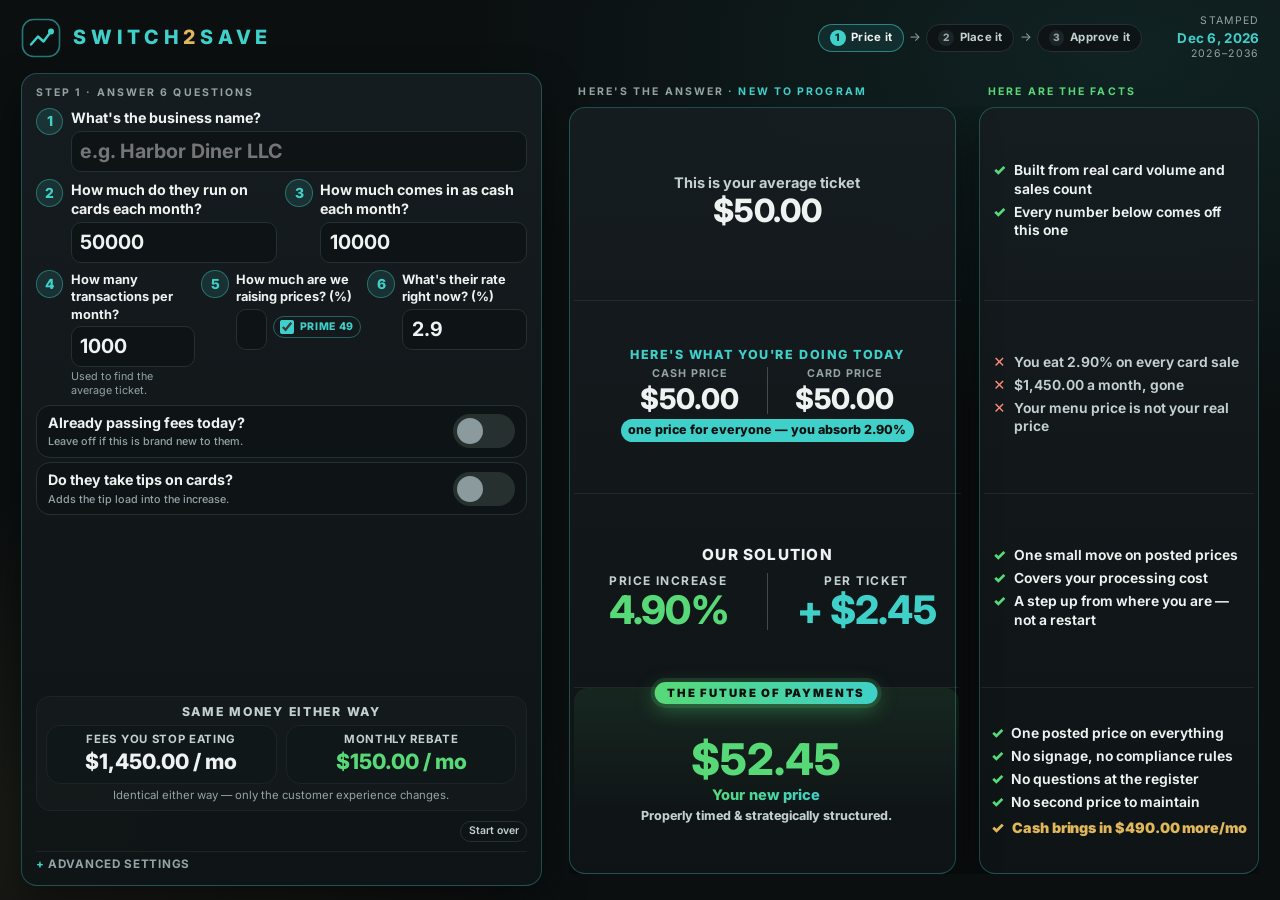
==== index.html @ 4b65c328 "Add Switch2Save Price Increase Planner Static pricing tool with terminals and build pages for GitHub" ====
<!DOCTYPE html>
<html lang="en" data-theme="dark">
<head>
<meta charset="UTF-8" />
<meta name="viewport" content="width=device-width, initial-scale=1, viewport-fit=cover" />
<title>Price Increase Planner</title>
<link rel="preconnect" href="https://fonts.googleapis.com">
<link rel="preconnect" href="https://fonts.gstatic.com" crossorigin>
<link href="https://fonts.googleapis.com/css2?family=Instrument+Serif:ital@0;1&family=Inter:wght@400;500;600;700;800&display=swap" rel="stylesheet">
<style>
:root{
  --bg:#0b0f10;
  --surface:#12181a;
  --surface2:#161d20;
  --line:#243033;
  --line-soft:#1b2427;
  --text:#eef2f1;
  --muted:#c3d0d2;
  --faint:#93a3a6;
  --teal:#3fd0c9;
  --teal-dim:#1f6f6c;
  --green:#57d977;
  --gold:#e0b85a;
  --r:16px;
  --u: clamp(10px, 1.15vh, 18px);  /* vertical rhythm unit */
  --f: clamp(13px, 1.62vh, 21px);   /* base type scale driver */
}
*,*::before,*::after{box-sizing:border-box}
html,body{height:100%}
body{
  margin:0;overflow:hidden;
  background:
    radial-gradient(1100px 620px at 88% 6%, rgba(63,208,201,.10), transparent 60%),
    radial-gradient(900px 560px at 4% 92%, rgba(224,184,90,.07), transparent 60%),
    var(--bg);
  color:var(--text);
  font-family:Inter,system-ui,-apple-system,sans-serif;
  -webkit-font-smoothing:antialiased;
  font-size:var(--f);line-height:1.35;
}
button,input{font:inherit;color:inherit}
button{cursor:pointer}

/* ---------- shell ---------- */
.app{height:100dvh;display:flex;flex-direction:column;padding:calc(var(--u)*1.4) calc(var(--u)*2) calc(var(--u)*1.4);gap:calc(var(--u)*1.2)}

/* ---------- header ---------- */
.top{display:flex;align-items:center;justify-content:space-between;gap:calc(var(--u)*2);flex:0 0 auto}
.brand{text-decoration:none;color:inherit;display:flex;align-items:center;gap:calc(var(--u)*1.2);min-width:0}
.logo{flex:0 0 auto;color:var(--teal)}
h1{margin:0;font-family:'Instrument Serif',Georgia,serif;font-weight:400;letter-spacing:-.01em;
   font-size:calc(var(--f)*2.05);line-height:1.02}
h1 em{font-style:italic;color:var(--teal)}
.sub{color:var(--muted);font-size:calc(var(--f)*.82);margin-top:2px;max-width:62ch}
/* ---------- brand + steps ---------- */
.wordmark{font-size:calc(var(--f)*.78);letter-spacing:.26em;text-transform:uppercase;font-weight:800;
  color:var(--teal);margin:0 0 calc(var(--u)*.28)}
.wordmark b{color:var(--gold);font-weight:800}
.wordmark.big{font-size:calc(var(--f)*1.35);letter-spacing:.24em;margin:0}
.brand:hover .wordmark.big{filter:brightness(1.15)}
.steps{flex:0 0 auto;display:flex;align-items:center;gap:calc(var(--u)*.5);margin-left:auto}
.step{text-decoration:none;cursor:pointer;transition:border-color .16s ease,background .16s ease;display:flex;align-items:center;gap:calc(var(--u)*.55);background:#0e1416;border:1px solid var(--line);
  border-radius:999px;padding:calc(var(--u)*.48) calc(var(--u)*1.05);white-space:nowrap}
.step .n{width:1.55em;height:1.55em;flex:0 0 auto;display:grid;place-items:center;border-radius:50%;
  background:#1b2426;color:var(--faint);font-size:calc(var(--f)*.7);font-weight:800}
.step .t{font-size:calc(var(--f)*.78);font-weight:700;color:var(--muted);letter-spacing:.02em}
.step:hover{border-color:var(--teal)}
.step:hover .t{color:var(--text)}
.step.on{border-color:rgba(63,208,201,.55);background:rgba(63,208,201,.10)}
.step.on .n{background:var(--teal);color:#04211f}
.step.on .t{color:var(--text)}
.step-arrow{color:var(--faint);font-size:calc(var(--f)*.85)}
.stamp{flex:0 0 auto;text-align:right;margin-left:calc(var(--u)*1.4);font-size:calc(var(--f)*.72);color:var(--faint);letter-spacing:.12em;text-transform:uppercase}
.stamp b{display:block;font-size:calc(var(--f)*.92);color:var(--teal);letter-spacing:.02em;text-transform:none;font-weight:700}

/* ---------- layout ---------- */
.grid{flex:1 1 auto;min-height:0;display:grid;grid-template-columns:minmax(0,.86fr) minmax(0,1.14fr);gap:calc(var(--u)*2.6)}
.card{background:linear-gradient(180deg,rgba(22,29,32,.96),rgba(15,20,22,.96));
      border:1px solid rgba(63,208,201,.30);border-radius:var(--r);min-height:0;display:flex;flex-direction:column;
      box-shadow:0 18px 44px rgba(0,0,0,.45)}
.card.pad{padding:calc(var(--u)*1.15) calc(var(--u)*1.35)}
.card.bare{background:none;background-image:none;border-color:transparent;box-shadow:none;border:0;box-shadow:none;padding-left:0;padding-right:0}
.ttl{font-size:calc(var(--f)*.72);letter-spacing:.2em;text-transform:uppercase;color:var(--faint);font-weight:700;margin:0 0 calc(var(--u)*.75)}

/* ---------- inputs ---------- */
.col{flex:1;display:flex;flex-direction:column;justify-content:flex-start;gap:calc(var(--u)*.6);min-height:0;overflow:hidden}
.botstack{margin-top:auto;display:flex;flex-direction:column;gap:calc(var(--u)*.5);flex:0 0 auto}
.avgbox{display:flex;flex-direction:column;align-items:center;justify-content:center;gap:calc(var(--u)*.15);
  background:radial-gradient(120% 140% at 50% 0%,rgba(63,208,201,.14),transparent 70%),#101719;
  border:1px solid rgba(63,208,201,.4);border-radius:14px;padding:calc(var(--u)*.6) calc(var(--u)*1.1)}
.avgk{font-size:calc(var(--f)*.86);letter-spacing:.1em;text-transform:uppercase;color:var(--teal);font-weight:800}
.avgv{font-size:calc(var(--f)*2.4);font-weight:800;color:var(--text);line-height:1.05;letter-spacing:-.01em}
.col::-webkit-scrollbar{display:none}
label{display:block;font-size:calc(var(--f)*.7);letter-spacing:.11em;text-transform:uppercase;color:var(--muted);font-weight:600;margin-bottom:calc(var(--u)*.4)}
input[type=text],input[type=number]{width:100%;padding:calc(var(--u)*.72) calc(var(--u)*.9);border-radius:10px;
  border:1px solid var(--line);background:#0e1416;outline:none;font-size:calc(var(--f)*1.02);font-weight:600;
  transition:border-color .15s,box-shadow .15s}

/* ---------- simplified question list ---------- */
.qs{display:flex;flex-direction:column;gap:calc(var(--u)*.8)}
.qrow{display:grid;grid-template-columns:1fr 1fr;gap:calc(var(--u)*.8)}
.qrow.three{grid-template-columns:1fr 1fr 1fr;gap:calc(var(--u)*.6)}
.qrow.three .ql{font-size:calc(var(--f)*.88)}
.qrow .q{align-items:flex-start}
.qrow .ql{min-height:2.6em}
.q{display:flex;align-items:flex-start;gap:calc(var(--u)*.7)}
.q .qn{margin-top:calc(var(--u)*-.05)}
.q .qn{flex:0 0 auto;width:2em;height:2em;border-radius:50%;display:grid;place-items:center;
  font-size:calc(var(--f)*.95);font-weight:800;background:rgba(63,208,201,.13);color:var(--teal);
  border:1px solid rgba(63,208,201,.4)}
.q .qb{flex:1 1 auto;min-width:0}
.q .ql{display:block;margin:0 0 calc(var(--u)*.32);font-size:calc(var(--f)*.98);font-weight:700;
  letter-spacing:0;text-transform:none;color:var(--text)}
.q .qh{display:block;font-size:calc(var(--f)*.74);color:var(--faint);margin-top:calc(var(--u)*.25)}
.q input[type=text],.q input[type=number]{font-size:calc(var(--f)*1.35);font-weight:700;
  padding:calc(var(--u)*.6) calc(var(--u)*.85)}
.tgls{display:flex;flex-direction:column;gap:calc(var(--u)*.45);margin-top:0}
.tgwrap{background:#0e1416;border:1px solid var(--line);border-radius:14px;overflow:hidden;
  transition:border-color .18s ease}
.tgwrap.open{border-color:rgba(63,208,201,.5)}
.tg{display:flex;align-items:center;justify-content:space-between;gap:var(--u);
  padding:calc(var(--u)*.65) calc(var(--u)*1.05)}
.reveal{max-height:0;opacity:0;overflow:hidden;transition:max-height .28s ease,opacity .22s ease}
.tgwrap.open .reveal{max-height:44vh;opacity:1}
.revealbody{padding:0 calc(var(--u)*1.05) calc(var(--u)*.8);border-top:1px solid var(--line-soft);
  margin-top:0;padding-top:calc(var(--u)*.7)}
.revealbody label{font-size:calc(var(--f)*.68)}
.tg .tl{font-size:calc(var(--f)*.98);font-weight:700;color:var(--text)}
.tg .th{display:block;font-size:calc(var(--f)*.74);color:var(--faint);font-weight:500;margin-top:2px}
.sw.lg{width:62px;height:34px}
.sw.lg i::after{top:4px;left:4px;width:26px;height:26px}
.sw.lg input:checked + i::after{transform:translateX(28px)}
.p49row{display:flex;align-items:center;gap:calc(var(--u)*.5)}
.p49row input[type=number]{flex:1 1 auto;min-width:0}
.p49{display:flex;align-items:center;gap:6px;white-space:nowrap;cursor:pointer;font-size:calc(var(--f)*.72);font-weight:800;letter-spacing:.06em;text-transform:uppercase;color:var(--teal);border:1px solid rgba(63,208,201,.4);border-radius:999px;padding:calc(var(--u)*.28) calc(var(--u)*.6)}
.p49 input{accent-color:var(--teal);width:14px;height:14px;margin:0}
.advrow{display:flex;justify-content:flex-end;margin-top:calc(var(--u)*.3)}
.ghost.sm{font-size:calc(var(--f)*.72);padding:calc(var(--u)*.28) calc(var(--u)*.7)}
.adv{margin-top:calc(var(--u)*.2);border-top:1px solid var(--line-soft);padding-top:calc(var(--u)*.5)}
.adv summary{cursor:pointer;list-style:none;font-size:calc(var(--f)*.8);font-weight:700;color:var(--faint);
  letter-spacing:.06em;text-transform:uppercase}
.adv summary::-webkit-details-marker{display:none}
.adv summary::before{content:"+ ";color:var(--teal)}
.adv[open] summary::before{content:"– "}
.adv summary:hover{color:var(--teal)}
.advbody{display:flex;flex-direction:column;gap:calc(var(--u)*.9);margin-top:calc(var(--u)*.9)}
input:focus{border-color:var(--teal);box-shadow:0 0 0 3px rgba(63,208,201,.16)}
.two{display:grid;grid-template-columns:1fr 1fr;gap:calc(var(--u)*.9)}
.three{display:grid;grid-template-columns:repeat(3,1fr);gap:calc(var(--u)*.9)}
.seg.wrap4{flex-wrap:wrap}
.seg.wrap4 button{flex:1 1 40%;font-size:calc(var(--f)*.78);padding:calc(var(--u)*.35) calc(var(--u)*.4)}
.seg{display:flex;gap:6px;background:#0e1416;border:1px solid var(--line);border-radius:999px;padding:4px}
.seg button{flex:1;border:0;background:transparent;color:var(--muted);border-radius:999px;
  padding:calc(var(--u)*.6) calc(var(--u)*.5);font-size:calc(var(--f)*.78);font-weight:600;white-space:nowrap;
  transition:background .15s,color .15s}
.seg button.on{background:var(--teal);color:#04211f;box-shadow:0 2px 10px rgba(63,208,201,.3)}
.check{display:flex;align-items:center;justify-content:space-between;gap:var(--u);
  background:#0e1416;border:1px solid var(--line);border-radius:12px;padding:calc(var(--u)*.7) calc(var(--u)*.9)}
.check label{margin:0}
.sw{position:relative;width:46px;height:26px;flex:0 0 auto}
.sw input{position:absolute;inset:0;opacity:0;margin:0;cursor:pointer;z-index:2;width:100%;height:100%}
.sw i{position:absolute;inset:0;border-radius:999px;background:#26312f;transition:background .18s}
.sw i::after{content:"";position:absolute;top:3px;left:3px;width:20px;height:20px;border-radius:50%;background:#8b9a9c;transition:transform .18s,background .18s}
.sw input:checked + i{background:var(--teal-dim)}
.sw input:checked + i::after{transform:translateX(20px);background:var(--teal)}

/* ---------- outputs ---------- */
.out{position:relative;flex:1;display:flex;flex-direction:column;gap:calc(var(--u)*.6);min-height:0;overflow:hidden;scrollbar-width:none}
.out::-webkit-scrollbar{display:none}

/* plain-language answer panel — diamond composition */
.out{align-items:stretch;text-align:center}
.out::before,.out::after{content:"";position:absolute;top:0;bottom:0;border:1px solid rgba(63,208,201,.30);border-radius:var(--r);background:linear-gradient(180deg,rgba(22,29,32,.96),rgba(15,20,22,.96));box-shadow:0 18px 44px rgba(0,0,0,.45);z-index:0;pointer-events:none}
.out::before{right:0;width:calc((100% - var(--u)*2.2) * 0.42)}
.out::after{left:0;width:calc((100% - var(--u)*2.2) * 0.58)}
.prow{position:relative;z-index:1}
.prow.r2>*,.prow.r3>*,.prow.r4>*{border-top:1px solid rgba(255,255,255,.07)}
.hdr2>span:first-child{padding-left:calc(var(--u)*.95)}
.hdr2{display:grid;grid-template-columns:1.45fr 1.05fr;gap:calc(var(--u)*2.2);align-items:baseline}
.factsk{color:var(--green);padding-left:calc(var(--u)*.9)}
.prow{display:grid;grid-template-columns:1.45fr 1.05fr;align-items:stretch;gap:calc(var(--u)*2.2);min-height:0}
.prow.r1,.prow.r2,.prow.r3,.prow.r4{flex:1 1 0}
.prow > :first-child{flex:1 1 auto !important;height:100%;margin:0 calc(var(--u)*.5)}
.pc{justify-content:center}
.pc{list-style:none;margin:0 calc(var(--u)*.5);background:none;border:0;padding:calc(var(--u)*.6) calc(var(--u)*.7) calc(var(--u)*.6) calc(var(--u)*.9);display:flex;flex-direction:column;gap:calc(var(--u)*.42);text-align:left}
.pc li{position:relative;padding-left:1.5em;font-size:calc(var(--f)*.95);font-weight:650;line-height:1.35;color:var(--muted)}
.pc li::before{position:absolute;left:0;top:0;font-weight:900;font-size:1.05em}
.pc li.ok{color:var(--text)} .pc li.ok::before{content:"\2713";color:var(--green)}
.pc li.gold{color:var(--gold);font-size:calc(var(--f)*.98);font-weight:900;letter-spacing:-.005em;margin-top:calc(var(--u)*.15);white-space:nowrap}
.pc li.gold::before{color:var(--gold)}
.pc li.no::before{content:"\2715";color:#ff8a7a}
.t1{width:100%} .t2{width:100%} .t25{width:94%} .t3{width:100%} .t4{width:100%} .t5{width:84%} .t6{width:78%}
.t1,.t2,.t3,.t4,.t5,.t6,.t25{margin-left:auto;margin-right:auto}
.t1,.t2,.t3,.t4,.t5,.t6{margin-left:auto;margin-right:auto}

.say{flex:1 1 auto;min-height:0;display:flex;flex-direction:column;align-items:center;justify-content:center;
  gap:calc(var(--u)*.15);background:none;border:0;
  padding:calc(var(--u)*.7) calc(var(--u)*1.1)}
.sayt{font-size:calc(var(--f)*1);color:var(--muted);font-weight:700;line-height:1.3}
.sayt b{color:var(--text);font-weight:700}
.sayv{font-size:calc(var(--f)*2.2);font-weight:800;color:var(--text);letter-spacing:-.01em;white-space:nowrap;line-height:1.05}
.sayv.sm{font-size:calc(var(--f)*2.3)}

.before{flex:1 1 auto;min-height:0;display:flex;flex-direction:column;align-items:center;justify-content:center;
  gap:calc(var(--u)*.35);background:none;border:0;
  padding:calc(var(--u)*.7) calc(var(--u)*1)}
.beforek{font-size:calc(var(--f)*.86);letter-spacing:.12em;text-transform:uppercase;color:var(--teal);font-weight:800}
.flow{display:grid;grid-template-columns:1fr 1px 1fr;align-items:end;justify-items:center;gap:calc(var(--u)*.5) calc(var(--u)*.8)}
.fop{grid-column:1 / -1;order:2}
.fsep{width:1px;align-self:stretch;min-height:2.6em;background:rgba(255,255,255,.22)}
.fi{display:flex;flex-direction:column;align-items:center;gap:1px}
.fl{font-size:calc(var(--f)*.74);letter-spacing:.1em;text-transform:uppercase;color:var(--faint);font-weight:700}
.fv{font-size:calc(var(--f)*1.95);font-weight:800;color:var(--text);line-height:1.1;white-space:nowrap}
.fop{font-size:calc(var(--f)*.86);font-weight:800;color:#0b0f10;white-space:nowrap;
  border-radius:999px;padding:3px calc(var(--u)*.7);background:var(--teal)}
.nod{font-size:calc(var(--f)*.82);color:var(--muted);font-weight:600}

/* deposit flow */
.dep{flex:1.6 1 0;min-height:0;display:flex;flex-direction:column;align-items:center;justify-content:center;
  gap:calc(var(--u)*.35);border:1px solid rgba(224,184,90,.4);border-radius:14px;
  padding:calc(var(--u)*.7) calc(var(--u)*1);background:linear-gradient(180deg,rgba(224,184,90,.07),#101719)}
.depk{font-size:calc(var(--f)*.86);letter-spacing:.12em;text-transform:uppercase;color:var(--gold);font-weight:800}
.depflow{display:flex;align-items:center;justify-content:center;gap:calc(var(--u)*.9);flex-wrap:wrap}
.dstep{display:flex;flex-direction:column;align-items:center;gap:1px;min-width:0}
.dsl{font-size:calc(var(--f)*.72);letter-spacing:.08em;text-transform:uppercase;color:var(--faint);font-weight:700;white-space:nowrap}
.dsv{font-size:calc(var(--f)*1.75);font-weight:800;line-height:1.1;white-space:nowrap}
.dsv.neg{color:#ff8b7a}
.dsv.net{color:var(--green)}
.darrow{font-size:calc(var(--f)*1.3);color:var(--gold);font-weight:800;line-height:1}
.depn{font-size:calc(var(--f)*.82);color:var(--muted);font-weight:600}

.rec{flex:1 1 auto;min-height:0;border:0;
  padding:calc(var(--u)*.7) calc(var(--u)*1);
  background:none;
  display:flex;flex-direction:column;align-items:center;justify-content:center;gap:calc(var(--u)*.25)}
.recgrid{display:grid;grid-template-columns:1fr 1px 1fr;align-items:stretch;justify-items:center;gap:calc(var(--u)*1.4);width:100%;margin-top:calc(var(--u)*.4)}
.rcell{display:flex;flex-direction:column;align-items:center;gap:calc(var(--u)*.15);min-width:34%}
.rcl{font-size:calc(var(--f)*.82);letter-spacing:.12em;text-transform:uppercase;color:var(--muted);font-weight:700}
.rcv{font-size:calc(var(--f)*2.7);font-weight:800;color:var(--green);line-height:1;letter-spacing:-.02em}
.rcv.teal{color:var(--teal)}
.rsep{width:1px;align-self:stretch;background:rgba(255,255,255,.22)}
.reck{font-size:calc(var(--f)*1.05);letter-spacing:.08em;text-transform:uppercase;color:var(--text);font-weight:800}

.opts{flex:1 1 auto;min-height:0;display:grid;grid-template-columns:1fr;gap:calc(var(--u)*.9)}
.opt{background:none;border:0;border-radius:14px;
  padding:calc(var(--u)*.7) calc(var(--u)*1);height:100%;display:flex;flex-direction:column;
  align-items:center;justify-content:center;gap:calc(var(--u)*.22)}
.ol{font-size:calc(var(--f)*.84);letter-spacing:.1em;text-transform:uppercase;color:var(--text);font-weight:800}
.ov{font-size:calc(var(--f)*3);font-weight:800;color:var(--teal);line-height:1.05}
.ohs{font-size:calc(var(--f)*.86);font-weight:750;color:var(--muted);line-height:1.3}
.oh{font-size:calc(var(--f)*1.0);font-weight:800;line-height:1.35;letter-spacing:.005em;background:linear-gradient(90deg,var(--green),var(--teal));-webkit-background-clip:text;background-clip:text;color:transparent;text-shadow:none}
.dualrow{display:flex;gap:calc(var(--u)*1.1);justify-content:center;align-items:stretch}
.dsep{width:1px;align-self:stretch;background:linear-gradient(180deg,transparent,rgba(255,255,255,.28),transparent)}
.dualrow>div{display:flex;flex-direction:column;align-items:center}
.dl{font-size:calc(var(--f)*.72);letter-spacing:.1em;text-transform:uppercase;color:var(--faint);font-weight:700}
.dv{font-size:calc(var(--f)*1.8);font-weight:800;color:var(--teal);line-height:1.1}
.dv.cash{color:var(--green)}

.same{flex:0 0 auto;display:flex;flex-direction:column;align-items:center;justify-content:center;
  gap:calc(var(--u)*.4);border:1px solid var(--line-soft);border-radius:14px;
  padding:calc(var(--u)*.65) calc(var(--u)*.9);background:rgba(255,255,255,.015)}
.samek{font-size:calc(var(--f)*.84);letter-spacing:.14em;text-transform:uppercase;color:var(--muted);font-weight:800}
.samen{font-size:calc(var(--f)*.78);color:var(--faint);line-height:1.35;max-width:94%}
.same .mny{width:100%}

.opt{position:relative}
.tag{position:absolute;top:calc(var(--u)*-.5);left:50%;transform:translateX(-50%);
  font-size:calc(var(--f)*.78);letter-spacing:.16em;text-transform:uppercase;font-weight:900;
  padding:calc(var(--u)*.3) calc(var(--u)*1.2);border-radius:999px;white-space:nowrap}
.tag.old{background:#1a1f20;border:1px solid rgba(255,255,255,.18);color:var(--muted)}
.tag.new{background:linear-gradient(90deg,var(--green),var(--teal));border:0;color:#08110c;box-shadow:0 0 0 4px rgba(87,217,119,.14),0 6px 20px rgba(87,217,119,.35);animation:tagpulse 2.6s ease-in-out infinite}
@keyframes tagpulse{0%,100%{box-shadow:0 0 0 4px rgba(87,217,119,.12),0 6px 20px rgba(87,217,119,.28)}50%{box-shadow:0 0 0 8px rgba(87,217,119,.06),0 8px 26px rgba(87,217,119,.5)}}
.opt.old{border-color:rgba(255,255,255,.12)}
.opt.old .dv{color:var(--text)} .opt.old .dv.cash{color:var(--text)}
.opt.new{background:linear-gradient(180deg,rgba(87,217,119,.09),transparent 70%)}
.opt.new .ov{color:var(--green)}

.mny{flex:0 0 auto;display:grid;grid-template-columns:1fr 1fr;gap:calc(var(--u)*.9)}
.m{display:flex;flex-direction:column;align-items:center;justify-content:center;gap:calc(var(--u)*.12);
  background:#101719;border:1px solid var(--line-soft);border-radius:14px;
  padding:calc(var(--u)*.6) calc(var(--u)*.8)}
.ml{font-size:calc(var(--f)*.78);letter-spacing:.06em;text-transform:uppercase;color:var(--muted);font-weight:700}
.mv{font-size:calc(var(--f)*1.45);font-weight:800;white-space:nowrap}
.mv.green{color:var(--green)}

.promise{flex:0 0 auto;text-align:center;border:1px dashed rgba(63,208,201,.4);border-radius:999px;
  padding:calc(var(--u)*.55) calc(var(--u)*1);font-size:calc(var(--f)*.88);font-weight:800;color:var(--teal);
  background:rgba(63,208,201,.05);line-height:1.35}
.hero{flex:1.15 1 0;border:1px solid rgba(87,217,119,.42);border-radius:14px;padding:calc(var(--u)*1.1) calc(var(--u)*1.4);
  background:linear-gradient(135deg,rgba(87,217,119,.13),rgba(63,208,201,.05) 60%,transparent);
  display:flex;align-items:center;justify-content:space-between;gap:var(--u)}
.hero .k{font-size:calc(var(--f)*.72);letter-spacing:.16em;text-transform:uppercase;color:var(--muted);font-weight:700}
.hero .v{font-size:calc(var(--f)*3.35);font-weight:800;color:var(--green);line-height:1;letter-spacing:-.02em;margin-top:4px}
.hero .n{font-size:calc(var(--f)*.78);color:var(--muted);margin-top:4px;max-width:44ch}
.range{flex:0 0 auto;text-align:center;border-left:1px solid rgba(148,163,184,.22);padding-left:calc(var(--u)*1.4)}
.range .r{font-size:calc(var(--f)*1.55);font-weight:800;color:var(--teal);line-height:1}
.range .l{font-size:calc(var(--f)*.66);letter-spacing:.14em;text-transform:uppercase;color:var(--faint)}
.range .tk{display:flex;align-items:baseline;gap:calc(var(--u)*.6);margin-top:6px;white-space:nowrap}
.range .tk .now{font-size:calc(var(--f)*1.35);font-weight:700;color:var(--muted)}
.range .tk .ar{font-size:calc(var(--f)*1);color:var(--faint)}
.range .tk .new{font-size:calc(var(--f)*2.05);font-weight:800;color:var(--green);letter-spacing:-.02em}

.band{flex:1 1 0;display:grid;grid-template-columns:repeat(2,1fr);gap:calc(var(--u)*.9)}
.tile{display:flex;flex-direction:column;justify-content:center;background:#101719;border:1px solid var(--line-soft);border-radius:12px;padding:calc(var(--u)*.85) calc(var(--u)*.95)}
.tile .l{font-size:calc(var(--f)*.66);letter-spacing:.1em;text-transform:uppercase;color:var(--faint);font-weight:600;line-height:1.2;min-height:2.4em}
.tile .v{font-size:calc(var(--f)*1.55);font-weight:700;margin-top:4px;letter-spacing:-.01em}
.tile.accent{border-color:rgba(63,208,201,.45);background:linear-gradient(180deg,rgba(63,208,201,.10),#101719)}
.tile.accent .v{color:var(--teal)}
.tile.final{border-color:rgba(87,217,119,.45);background:linear-gradient(180deg,rgba(87,217,119,.10),#101719)}
.tile.final .v{color:var(--green)}

.stack{flex:1.25 1 0;display:flex;flex-direction:column;gap:calc(var(--u)*.75)}
.row{flex:1 1 0;display:flex;align-items:center;justify-content:space-between;gap:var(--u);
  background:#101719;border:1px solid var(--line-soft);border-radius:12px;padding:calc(var(--u)*.85) calc(var(--u)*1.1)}
.row .l{font-size:calc(var(--f)*.76);letter-spacing:.08em;text-transform:uppercase;color:var(--muted);font-weight:600}
.row .s{font-size:calc(var(--f)*.72);color:var(--faint);margin-top:2px}
.row .v{font-size:calc(var(--f)*1.62);font-weight:800;letter-spacing:-.01em;text-align:right;white-space:nowrap}
.row.cash{border-color:rgba(87,217,119,.35)} .row.cash .v{color:var(--green)}
.row.payout{border-color:rgba(224,184,90,.35)} .row.payout .v{color:var(--gold)}
.payout-cta{display:flex;align-items:center;gap:calc(var(--u)*.7);flex:0 0 auto}
.arrow{color:var(--green);font-size:calc(var(--f)*1.5);line-height:1;animation:nudge 1.6s ease-in-out infinite}
@keyframes nudge{0%,100%{transform:translateX(0)}50%{transform:translateX(5px)}}
.swipe{border:0;border-radius:999px;padding:calc(var(--u)*.6) calc(var(--u)*1.1);font-weight:700;
  font-size:calc(var(--f)*.8);color:#04211f;background:linear-gradient(90deg,var(--teal),var(--green));
  box-shadow:0 6px 18px rgba(87,217,119,.25);white-space:nowrap}
.swipe:hover{filter:brightness(1.08)}

.foot{flex:0 0 auto;margin-top:calc(var(--u)*.3);display:flex;align-items:center;justify-content:space-between;gap:var(--u);padding-top:calc(var(--u)*.4)}
.ghost{background:transparent;border:1px solid var(--line);border-radius:999px;color:var(--muted);
  padding:calc(var(--u)*.6) calc(var(--u)*1.1);font-size:calc(var(--f)*.78);font-weight:600}
.ghost:hover{border-color:var(--teal);color:var(--teal)}
.next{border:0;border-radius:999px;padding:calc(var(--u)*.68) calc(var(--u)*1.3);font-weight:700;
  font-size:calc(var(--f)*.84);color:#04211f;background:linear-gradient(90deg,var(--teal),var(--green));
  box-shadow:0 8px 22px rgba(63,208,201,.24)}
.next:hover{filter:brightness(1.08)}
.hide{display:none !important}

@media (max-width:980px){
  body{overflow:auto}
  .app{height:auto;min-height:100dvh}
  .grid{grid-template-columns:1fr}
  .band{grid-template-columns:repeat(2,1fr)}
}

/* guided 1-2-3 */
.out{counter-reset:none}
.stepno{display:inline-flex;align-items:center;justify-content:center;flex:0 0 auto;
  width:1.9em;height:1.9em;border-radius:50%;margin-right:.5em;vertical-align:-.6em;
  font-size:1.7em;font-weight:900;letter-spacing:0;line-height:1;
  background:rgba(63,208,201,.14);color:var(--teal);border:1px solid rgba(63,208,201,.45)}
.row.payout .stepno,.row.cash .stepno{background:rgba(224,184,90,.14);color:var(--gold);border-color:rgba(224,184,90,.45)}
.steplead{display:block;font-size:.78em;font-weight:800;letter-spacing:.1em;text-transform:uppercase;
  color:var(--muted);margin:0 0 .35em}

</style>
</head>
<body>
<div class="app">

  <header class="top">
    <a class="brand" href="https://switchtwosave.com" target="_blank" rel="noopener">
      <svg class="logo" width="40" height="40" viewBox="0 0 40 40" fill="none" aria-label="Switch2Save">
        <rect x="1.5" y="1.5" width="37" height="37" rx="11" stroke="currentColor" stroke-width="1.6" opacity=".55"/>
        <path d="M10 26.5 17 18.5 22.5 23.5 30 13.5" stroke="currentColor" stroke-width="2.4" stroke-linecap="round" stroke-linejoin="round"/>
        <circle cx="30" cy="13.5" r="3" fill="currentColor"/>
      </svg>
      <div class="wordmark big">Switch<b>2</b>Save</div>
    </a>
    <div class="steps">
      <a class="step on" href="index.html"><span class="n">1</span><span class="t">Price it</span></a>
      <span class="step-arrow">→</span>
      <a class="step" id="navPlace" href="terminals.html"><span class="n">2</span><span class="t">Place it</span></a>
      <span class="step-arrow">→</span>
      <a class="step" id="navApprove" href="build.html"><span class="n">3</span><span class="t">Approve it</span></a>
    </div>

    <div class="stamp">
      Stamped
      <b id="stampDate">—</b>
      <span id="stampRange">—</span>
    </div>
  </header>

  <div class="grid">

    <!-- ============ LEFT: INPUTS ============ -->
    <section class="card pad">
      <h2 class="ttl">Step 1 · Answer 6 questions</h2>
      <div class="col">

        <div class="qs">

          <div class="q">
            <span class="qn">1</span>
            <div class="qb">
              <label class="ql" for="bizName">What's the business name?</label>
              <input type="text" id="bizName" placeholder="e.g. Harbor Diner LLC" />
            </div>
          </div>

          <div class="qrow">
          <div class="q">
            <span class="qn">2</span>
            <div class="qb">
              <label class="ql" for="volume">How much do they run on cards each month?</label>
              <input type="number" id="volume" value="50000" min="0" />
            </div>
          </div>
          <div class="q">
            <span class="qn">3</span>
            <div class="qb">
              <label class="ql" for="cashVolume">How much comes in as cash each month?</label>
              <input type="number" id="cashVolume" value="10000" min="0" />
            </div>
          </div>
          </div>


          <div class="qrow three">
          <div class="q">
            <span class="qn">4</span>
            <div class="qb">
              <label class="ql" for="transactionCount">How many transactions per month?</label>
              <input type="number" id="transactionCount" value="1000" min="0" />
              <span class="qh">Used to find the average ticket.</span>
            </div>
          </div>
          <div class="q">
            <span class="qn">5</span>
            <div class="qb">
              <label class="ql" for="targetRate">How much are we raising prices? (%)</label>
              <div class="p49row">
                <input type="number" id="targetRate" value="4.9" step="0.01" />
                <label class="p49" for="prime49"><input type="checkbox" id="prime49" checked /><span>Prime 49</span></label>
              </div>
            </div>
          </div>
          <div class="q">
            <span class="qn">6</span>
            <div class="qb">
              <label class="ql" for="currentRate">What's their rate right now? (%)</label>
              <input type="number" id="currentRate" value="2.9" step="0.01" />
            </div>
          </div>
          </div>


        </div>

        <div class="tgls">

          <div class="tgwrap" id="wrapPassing">
            <div class="tg">
              <div><span class="tl">Already passing fees today?</span><span class="th">Leave off if this is brand new to them.</span></div>
              <span class="sw lg"><input type="checkbox" id="isPassing" /><i></i></span>
            </div>
            <div class="reveal">
              <div class="revealbody">
                <div style="margin-bottom:calc(var(--u)*.45)">
                  <label>Which program are they on?</label>
                  <div class="seg wrap4" id="segProgram">
                    <button data-prog="surcharge" class="on">Surcharging</button>
                    <button data-prog="cashdisc">Cash discounting</button>
                    <button data-prog="dual">Dual pricing</button>
                    <button data-prog="admin">Admin fee</button>
                  </div>
                </div>
                <div class="two" id="existingRow">
                  <div><label for="currentPassRate">Fees passed today (%)</label><input type="number" id="currentPassRate" value="4" step="0.01" /></div>
                  <div><label for="currentProgramCost">Current cost to merchant (%)</label><input type="number" id="currentProgramCost" value="3.84" step="0.01" /></div>
                </div>
              </div>
            </div>
          </div>

          <div class="tgwrap" id="wrapTips">
            <div class="tg">
              <div><span class="tl">Do they take tips on cards?</span><span class="th">Adds the tip load into the increase.</span></div>
              <span class="sw lg"><input type="checkbox" id="takesTips" /><i></i></span>
            </div>
            <div class="reveal">
              <div class="revealbody">
                <div class="two" id="tipRow">
                  <div>
                    <label>Tip entry</label>
                    <div class="seg" id="segTip">
                      <button data-tip="percent" class="on">% of volume</button>
                      <button data-tip="dollars">Dollars</button>
                    </div>
                  </div>
                  <div><label id="tipLabel" for="tipValue">Tip % of total volume</label><input type="number" id="tipValue" value="2" step="0.01" /></div>
                </div>
              </div>
            </div>
          </div>

        </div>

        <div class="botstack">
          <div class="same">
            <div class="samek">Same money either way</div>
            <div class="mny">
              <div class="m"><span class="ml">Fees you stop eating</span><span class="mv" id="offsetVal">—</span></div>
              <div class="m"><span class="ml" id="cashLabel">Monthly rebate</span><span class="mv green" id="cashVal">—</span></div>
            </div>
            <div class="samen">Identical either way — only the customer experience changes.</div>
          </div>
        </div>

        <div class="advrow">
          <button class="ghost sm" id="resetBtn">Reset</button>
        </div>
        <details class="adv">
          <summary>Advanced settings</summary>
          <div class="advbody">
            <div>
              <label for="backendRate">New cost rate to merchant (%)</label>
              <input type="number" id="backendRate" value="4.752" step="0.001" />
            </div>
            <div>
              <label for="rebateBasis">Rebate cost basis (%)</label>
              <input type="number" id="rebateBasis" value="4.6" step="0.01" />
            </div>

            <div>
              <label>Ticket rounding</label>
              <div class="seg" id="segRound">
                <button data-round="none" class="on">Exact</button>
                <button data-round="low">Round down</button>
                <button data-round="high">Round up</button>
              </div>
            </div>
          </div>
        </details>

      </div>
    </section>

    <!-- ============ RIGHT: OUTCOMES ============ -->
    <section class="card pad bare">
      <h2 class="ttl hdr2"><span>Here's the answer <span id="modePill" style="color:var(--teal)">· New to program</span></span><span class="factsk">Here are the facts</span></h2>
      <div class="out">

        <div class="prow r1">
          <div class="say t1">
            <div class="sayt">This is your average ticket</div>
            <div class="sayv" id="avgTicket">—</div>
          </div>
          <ul class="pc">
            <li class="ok">Built from real card volume and sales count</li>
            <li class="ok">Every number below comes off this one</li>
          </ul>
        </div>

        <div class="prow r2">
          <div class="before t2">
            <div class="beforek">Here's what you're doing today</div>
            <div class="flow">
              <div class="fi"><span class="fl" id="lblBase">Cash price</span><span class="fv" id="basePrice">—</span></div>
              <span class="fsep" aria-hidden="true"></span>
            <span class="fop" id="feeOp">—</span>
              <div class="fi"><span class="fl" id="lblToday">Card price</span><span class="fv" id="todayPrice">—</span></div>
            </div>
            </div>
          <ul class="pc">
            <li class="no" id="pcToday1">You eat the processing fee on every card sale</li>
            <li class="no" id="pcToday2">Gone every month, nothing to show for it</li>
            <li class="no">Your menu price is not your real price</li>
          </ul>
        </div>

        <div class="prow r3">
          <div class="rec t3">
            <div class="reck">Our solution</div>
            <div class="recgrid">
              <div class="rcell"><span class="rcl">Price increase</span><span class="rcv" id="recRate">—</span></div>
              <span class="rsep" aria-hidden="true"></span>
              <div class="rcell"><span class="rcl">Per ticket</span><span class="rcv teal" id="recDollar">—</span></div>
            </div>
          </div>
          <ul class="pc">
            <li class="ok">One small move on posted prices</li>
            <li class="ok">Covers your processing cost</li>
            <li class="ok">A step up from where you are — not a restart</li>
          </ul>
        </div>

        <div class="prow r4">
          <div class="opts t4">
            <div class="opt new">
              <div class="tag new">The future of payments</div>
              <div class="ov" id="optOne">—</div>
              <div class="oh">Your new price</div>
              <div class="ohs">Properly timed &amp; strategically structured.</div>
            </div>
          </div>
          <ul class="pc">
            <li class="ok">One posted price on everything</li>
            <li class="ok">No signage, no compliance rules</li>
            <li class="ok">No questions at the register</li>
            <li class="ok">No second price to maintain</li>
            <li class="ok gold" id="pcCashUp">—</li>
          </ul>
        </div>

    </section>

  </div>
</div>

<script>
const $ = id => document.getElementById(id);
let tipMode='percent', roundMode='none', merchantType='new';
const annual = 12, unit = 'mo';   // volume is always monthly

const money = n => (Number.isFinite(n)?n:0).toLocaleString('en-US',{style:'currency',currency:'USD',maximumFractionDigits:2});
const pct   = n => (Number.isFinite(n)?n:0).toFixed(2)+'%';
const num   = n => (Number.isFinite(n)?n:0).toLocaleString('en-US',{maximumFractionDigits:2});

let progMode='surcharge';
const PROG_LABEL={surcharge:'Surcharging',cashdisc:'Cash discounting',dual:'Dual pricing',admin:'Admin fee / service charge'};

function seg(container, key, cb){
  const el = $(container);
  el.addEventListener('click', e => {
    const b = e.target.closest('button'); if(!b) return;
    el.querySelectorAll('button').forEach(x => x.classList.toggle('on', x===b));
    cb(b.dataset[key]);
  });
}

function calculate(){
  const volume = parseFloat($('volume').value)||0;
  const cashVolume = parseFloat($('cashVolume').value)||0;
  const total  = volume + cashVolume;
  const txns   = parseFloat($('transactionCount').value)||0;
  const target = parseFloat($('targetRate').value)||0;
  const backend= parseFloat($('backendRate').value)||0;
  const nowRate= parseFloat($('currentRate').value)||0;
  const passed = parseFloat($('currentPassRate').value)||0;
  const curCost= parseFloat($('currentProgramCost').value)||0;
  const tips   = $('takesTips').checked;
  const tipRaw = tips ? (parseFloat($('tipValue').value)||0) : 0;

  const existing = merchantType==='existing';

  const tipPct = !tips ? 0 : (tipMode==='percent' ? tipRaw : (total>0 ? tipRaw/total*100 : 0));
  const tipDollars = !tips ? 0 : (tipMode==='percent' ? total*tipRaw/100 : tipRaw);
  const fullRate = target + tipPct;
  const recRate  = existing ? Math.max(0, fullRate - passed) : fullRate;

  // ---- the three plain-language lines ----
  const swiped = txns>0 ? volume/txns : 0;                      // what runs through the card today
  const base   = existing ? swiped/(1 + passed/100) : swiped;    // menu price before any fee

  $('avgTicket').textContent = money(swiped);
  const DISP = {
    surcharge: {l:'Posted price',  r:'Charged on card', op:`${pct(passed)} surcharge added at the register`},
    cashdisc:  {l:'Cash price',    r:'Posted price',    op:`posted price is the card price — ${pct(passed)} off for cash`},
    dual:      {l:'Cash price',    r:'Card price',      op:`both prices posted — ${pct(passed)} apart`},
    admin:     {l:'Menu price',    r:'Total on card',   op:`${pct(passed)} service charge added to the bill`}
  };
  const d = existing ? DISP[progMode] : {l:'Cash price', r:'Card price', op:`one price for everyone — you absorb ${pct(nowRate)}`};
  $('lblBase').textContent  = d.l;
  $('lblToday').textContent = d.r;
  $('basePrice').textContent = money(base);
  $('todayPrice').textContent = money(swiped);
  $('feeOp').textContent = d.op;
  $('pcToday1').textContent = existing
    ? `You still eat ${pct(Math.max(0,curCost-passed))} after what you pass on`
    : `You eat ${pct(nowRate)} on every card sale`;
  $('pcToday2').textContent = `${money(volume*(existing?Math.max(0,curCost-passed):nowRate)/100)} a month, gone`;

  // deposit flow — what actually lands in the bank
  const feeRate = existing ? curCost : nowRate;
  const bankFee = swiped * feeRate/100;
  const netDep  = swiped - bankFee;
  void netDep;

  $('modePill').textContent = existing ? `· ${PROG_LABEL[progMode]} today` : '· New to program';
  $('recRate').textContent = pct(recRate);

  // ---- two ways to show it ----
  let cardPrice = base * (1 + fullRate/100);
  if(roundMode==='low')  cardPrice = Math.floor(cardPrice);
  if(roundMode==='high') cardPrice = Math.ceil(cardPrice);

  $('optOne').textContent  = roundMode==='none' ? money(cardPrice) : num(cardPrice);

  // the increase in real dollars and cents
  const delta = Math.max(0, cardPrice - swiped);
  $('recDollar').textContent = `+ ${money(delta)}`;

  // cash impact stack
  const offset = volume * feeRate/100;
  const tipCost = tips ? tipDollars * feeRate/100 : 0;
  const cashIn  = cashVolume * target/100;   // new increase % applied to cash sales volume

  $('offsetVal').textContent = `${money(offset + tipCost)} / ${unit}`;
  const rBasis = parseFloat($('rebateBasis').value)||0;
  const rebate = volume * Math.max(0, fullRate - rBasis)/100;
  $('cashLabel').textContent = 'Monthly rebate';
  $('cashVal').textContent   = `${money(rebate)} / mo`;
  $('pcCashUp').textContent  = `Cash brings in ${money(cashIn)} more/mo`;
}

function setTips(on){
  $('wrapTips').classList.toggle('open', on);
  calculate();
}

const FIELDS = ['bizName','volume','cashVolume','transactionCount','targetRate','currentRate',
  'backendRate','rebateBasis','currentPassRate','currentProgramCost','tipValue'];
const SKEY = 's2s_price_v1';
function saveState(){
  try{
    const o = {f:{}, isPassing:$('isPassing').checked, takesTips:$('takesTips').checked,
               prime49:$('prime49').checked, progMode, roundMode, tipMode};
    FIELDS.forEach(id => o.f[id] = $(id).value);
    localStorage.setItem(SKEY, JSON.stringify(o));
  }catch(e){}
}
function loadState(){
  let o; try{ o = JSON.parse(localStorage.getItem(SKEY)||'null'); }catch(e){}
  if(!o) { calculate(); return; }
  FIELDS.forEach(id => { if(o.f && o.f[id] !== undefined) $(id).value = o.f[id]; });
  $('prime49').checked = !!o.prime49;
  $('takesTips').checked = !!o.takesTips;
  $('isPassing').checked = !!o.isPassing;
  merchantType = o.isPassing ? 'existing' : 'new';
  $('wrapPassing').classList.toggle('open', !!o.isPassing);
  if(o.progMode) progMode = o.progMode;
  if(o.roundMode) roundMode = o.roundMode;
  if(o.tipMode) tipMode = o.tipMode;
  [['segProgram','prog',progMode],['segRound','round',roundMode],['segTip','tip',tipMode]]
    .forEach(([id,key,val]) => $(id).querySelectorAll('button').forEach(b => b.classList.toggle('on', b.dataset[key]===val)));
  $('tipLabel').textContent = tipMode==='percent' ? 'Tip % of total volume' : 'Monthly tip dollars';
  setTips(!!o.takesTips);
}
function reset(){
  try{ localStorage.removeItem(SKEY); }catch(e){}
  const d = {bizName:'',volume:50000,cashVolume:10000,transactionCount:1000,targetRate:4.9,
             backendRate:4.752,rebateBasis:4.6,currentRate:2.9,currentPassRate:4,currentProgramCost:3.84,tipValue:2};
  Object.entries(d).forEach(([k,v]) => $(k).value = v);
  $('takesTips').checked = false;
  $('isPassing').checked = false;
  $('prime49').checked = true;
  tipMode='percent'; roundMode='none'; merchantType='new';
  [['segTip','tip','percent'],['segRound','round','none']]
    .forEach(([id,key,val]) => $(id).querySelectorAll('button').forEach(b => b.classList.toggle('on', b.dataset[key]===val)));
  $('wrapPassing').classList.remove('open');
  setTips(false);
}

(function init(){
  const t = new Date();
  $('stampDate').textContent  = t.toLocaleDateString('en-US',{month:'short',day:'numeric',year:'numeric'});
  $('stampRange').textContent = `${t.getFullYear()}–${t.getFullYear()+10}`;

  const syncRate = () => {
    if (merchantType === 'existing') {
      const c = parseFloat($('currentProgramCost').value);
      if (!isNaN(c)) $('currentRate').value = c;
    }
  };
  $('isPassing').addEventListener('change', e => {
    merchantType = e.target.checked ? 'existing' : 'new';
    $('wrapPassing').classList.toggle('open', e.target.checked);
    syncRate();
    calculate();
  });
  $('currentProgramCost').addEventListener('input', () => { syncRate(); calculate(); });
  seg('segProgram','prog',      v => { progMode=v; syncRate(); calculate(); });
  seg('segRound','round',       v => { roundMode=v; calculate(); });
  seg('segTip','tip',           v => {
    tipMode=v;
    $('tipLabel').textContent = v==='percent' ? 'Tip % of total volume' : 'Monthly tip dollars';
    calculate();
  });

  FIELDS.forEach(id => $(id).addEventListener('input', () => { calculate(); saveState(); }));
  $('prime49').addEventListener('change', e => {
    if (e.target.checked) $('targetRate').value = 4.9;
    calculate(); saveState();
  });
  $('targetRate').addEventListener('input', () => {
    $('prime49').checked = (parseFloat($('targetRate').value) === 4.9);
    saveState();
  });
  ['isPassing','takesTips'].forEach(id => $(id).addEventListener('change', saveState));
  $('segProgram').addEventListener('click', saveState);
  $('segRound').addEventListener('click', saveState);
  $('segTip').addEventListener('click', saveState);
  loadState();

  $('takesTips').addEventListener('change', e => setTips(e.target.checked));
  $('resetBtn').textContent = 'Start over';
  $('resetBtn').addEventListener('click', reset);
  //$('nextBtn').addEventListener('click', () => { window.location.href = 'terminals.html?vol=' + (parseFloat($('volume').value)||0); });
  function syncNav(){ const v = parseFloat($('volume').value)||0;
    $('navPlace').href = 'terminals.html?vol=' + v; $('navApprove').href = 'build.html?vol=' + v; }
  $('volume').addEventListener('input', syncNav); syncNav();
  setTips(false);
})();
</script>
</body>
</html>
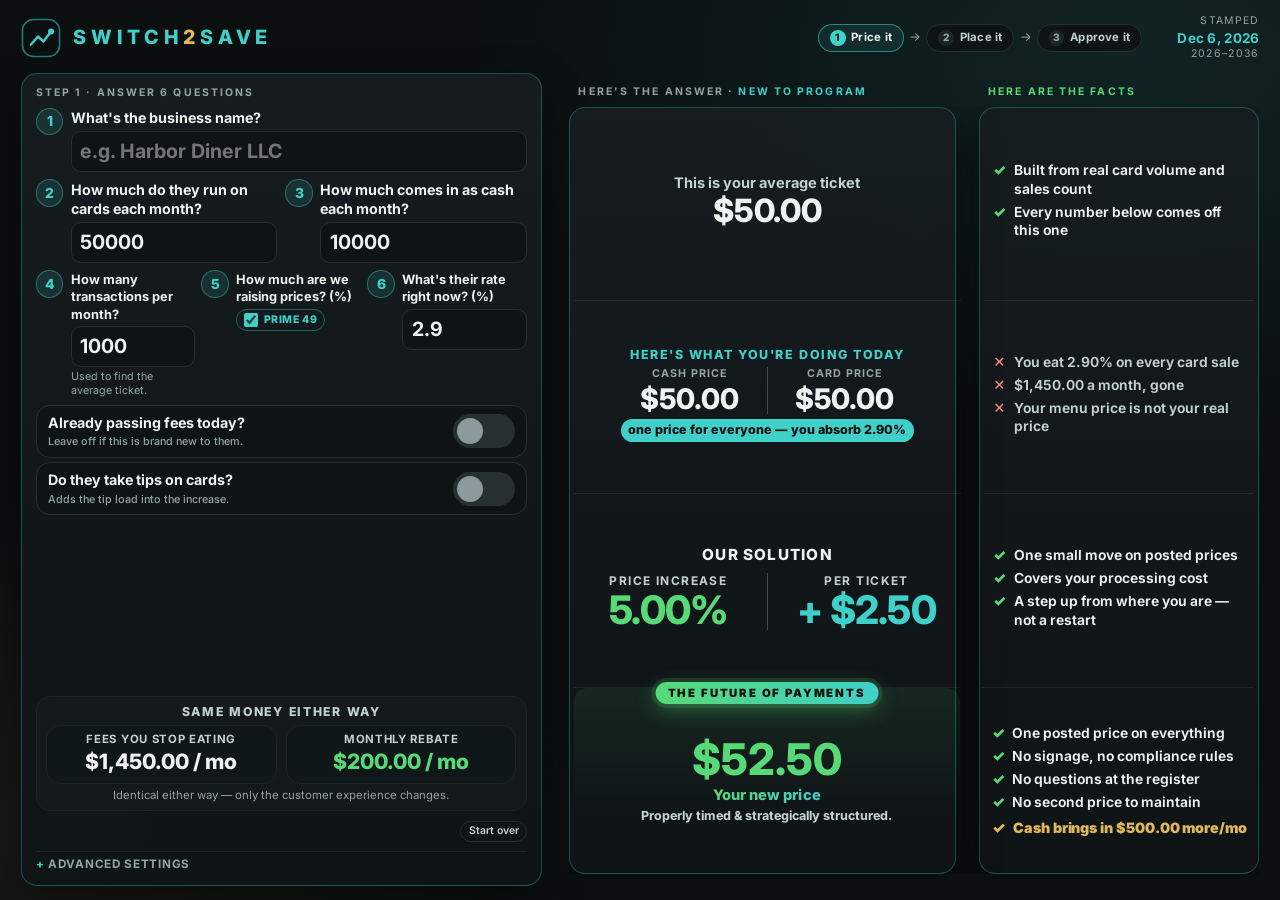
==== commit 29ef310e: "Default Prime 49 on at 5%; custom % only when unchecked" ====
--- a/index.html
+++ b/index.html
@@ -132,6 +132,7 @@
 .sw.lg input:checked + i::after{transform:translateX(28px)}
 .p49row{display:flex;align-items:center;gap:calc(var(--u)*.5)}
 .p49row input[type=number]{flex:1 1 auto;min-width:0}
+.p49row.locked #targetRate{display:none}
 .p49{display:flex;align-items:center;gap:6px;white-space:nowrap;cursor:pointer;font-size:calc(var(--f)*.72);font-weight:800;letter-spacing:.06em;text-transform:uppercase;color:var(--teal);border:1px solid rgba(63,208,201,.4);border-radius:999px;padding:calc(var(--u)*.28) calc(var(--u)*.6)}
 .p49 input{accent-color:var(--teal);width:14px;height:14px;margin:0}
 .advrow{display:flex;justify-content:flex-end;margin-top:calc(var(--u)*.3)}
@@ -429,8 +430,8 @@
             <span class="qn">5</span>
             <div class="qb">
               <label class="ql" for="targetRate">How much are we raising prices? (%)</label>
-              <div class="p49row">
-                <input type="number" id="targetRate" value="4.9" step="0.01" />
+              <div class="p49row locked">
+                <input type="number" id="targetRate" value="5" step="0.01" />
                 <label class="p49" for="prime49"><input type="checkbox" id="prime49" checked /><span>Prime 49</span></label>
               </div>
             </div>
@@ -712,6 +713,12 @@
 const FIELDS = ['bizName','volume','cashVolume','transactionCount','targetRate','currentRate',
   'backendRate','rebateBasis','currentPassRate','currentProgramCost','tipValue'];
 const SKEY = 's2s_price_v1';
+function syncPrime49(){
+  const on = $('prime49').checked;
+  const row = $('targetRate').closest('.p49row');
+  if (row) row.classList.toggle('locked', on);
+  if (on) $('targetRate').value = 5;
+}
 function saveState(){
   try{
     const o = {f:{}, isPassing:$('isPassing').checked, takesTips:$('takesTips').checked,
@@ -722,9 +729,9 @@
 }
 function loadState(){
   let o; try{ o = JSON.parse(localStorage.getItem(SKEY)||'null'); }catch(e){}
-  if(!o) { calculate(); return; }
+  if(!o) { syncPrime49(); calculate(); return; }
   FIELDS.forEach(id => { if(o.f && o.f[id] !== undefined) $(id).value = o.f[id]; });
-  $('prime49').checked = !!o.prime49;
+  $('prime49').checked = o.prime49 !== false;
   $('takesTips').checked = !!o.takesTips;
   $('isPassing').checked = !!o.isPassing;
   merchantType = o.isPassing ? 'existing' : 'new';
@@ -735,11 +742,12 @@
   [['segProgram','prog',progMode],['segRound','round',roundMode],['segTip','tip',tipMode]]
     .forEach(([id,key,val]) => $(id).querySelectorAll('button').forEach(b => b.classList.toggle('on', b.dataset[key]===val)));
   $('tipLabel').textContent = tipMode==='percent' ? 'Tip % of total volume' : 'Monthly tip dollars';
+  syncPrime49();
   setTips(!!o.takesTips);
 }
 function reset(){
   try{ localStorage.removeItem(SKEY); }catch(e){}
-  const d = {bizName:'',volume:50000,cashVolume:10000,transactionCount:1000,targetRate:4.9,
+  const d = {bizName:'',volume:50000,cashVolume:10000,transactionCount:1000,targetRate:5,
              backendRate:4.752,rebateBasis:4.6,currentRate:2.9,currentPassRate:4,currentProgramCost:3.84,tipValue:2};
   Object.entries(d).forEach(([k,v]) => $(k).value = v);
   $('takesTips').checked = false;
@@ -749,6 +757,7 @@
   [['segTip','tip','percent'],['segRound','round','none']]
     .forEach(([id,key,val]) => $(id).querySelectorAll('button').forEach(b => b.classList.toggle('on', b.dataset[key]===val)));
   $('wrapPassing').classList.remove('open');
+  syncPrime49();
   setTips(false);
 }
 
@@ -779,19 +788,16 @@
   });
 
   FIELDS.forEach(id => $(id).addEventListener('input', () => { calculate(); saveState(); }));
-  $('prime49').addEventListener('change', e => {
-    if (e.target.checked) $('targetRate').value = 4.9;
+  $('prime49').addEventListener('change', () => {
+    syncPrime49();
     calculate(); saveState();
-  });
-  $('targetRate').addEventListener('input', () => {
-    $('prime49').checked = (parseFloat($('targetRate').value) === 4.9);
-    saveState();
   });
   ['isPassing','takesTips'].forEach(id => $(id).addEventListener('change', saveState));
   $('segProgram').addEventListener('click', saveState);
   $('segRound').addEventListener('click', saveState);
   $('segTip').addEventListener('click', saveState);
   loadState();
+  syncPrime49();
 
   $('takesTips').addEventListener('change', e => setTips(e.target.checked));
   $('resetBtn').textContent = 'Start over';
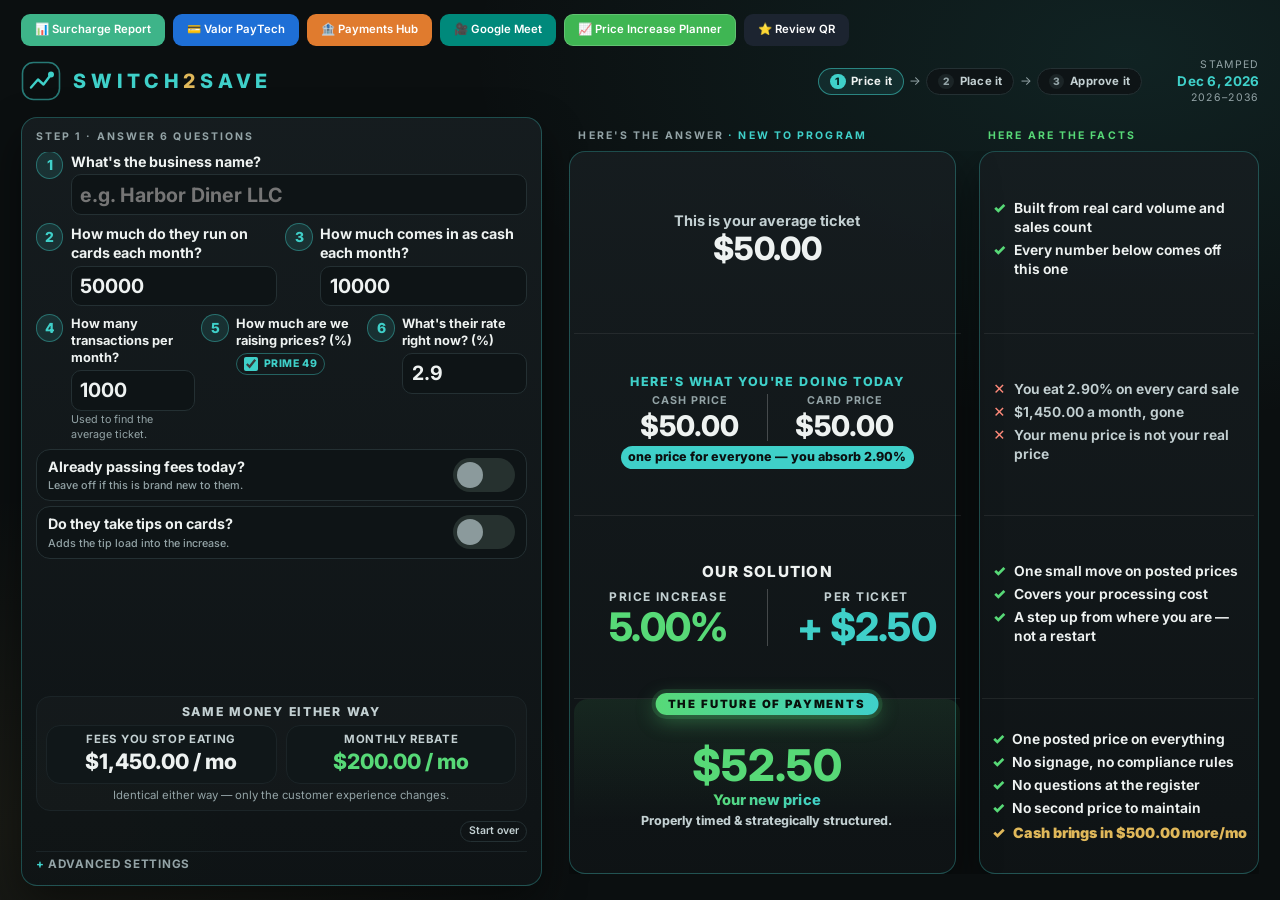
==== commit ddc8066b: "Add Price Increase Planner tab to the STS dashboard bar. Puts the planner on the same tool strip as " ====
--- a/index.html
+++ b/index.html
@@ -43,6 +43,22 @@
 
 /* ---------- shell ---------- */
 .app{height:100dvh;display:flex;flex-direction:column;padding:calc(var(--u)*1.4) calc(var(--u)*2) calc(var(--u)*1.4);gap:calc(var(--u)*1.2)}
+
+
+/* ---------- sales dashboard tabs ---------- */
+.dash{flex:0 0 auto;display:flex;flex-wrap:wrap;gap:8px;align-items:center}
+.dash a{
+  color:#fff;text-decoration:none;border-radius:9px;padding:8px 14px;
+  font-size:calc(var(--f)*.78);font-weight:600;display:inline-flex;align-items:center;gap:7px;
+  white-space:nowrap;transition:.15s;
+}
+.dash .surcharge{background:#3eb489}.dash .surcharge:hover{background:#2e9670}
+.dash .valor{background:#1e6fd6}.dash .valor:hover{background:#1857a8}
+.dash .hub{background:#e07b2e}.dash .hub:hover{background:#c0641f}
+.dash .meet{background:#00897b}.dash .meet:hover{background:#00675c}
+.dash .planner{background:#3FB653;box-shadow:0 0 0 1px rgba(255,255,255,.18) inset}
+.dash .planner:hover{background:#2f9a43}
+.dash .review{background:#1c2430}.dash .review:hover{background:#2a3543}
 
 /* ---------- header ---------- */
 .top{display:flex;align-items:center;justify-content:space-between;gap:calc(var(--u)*2);flex:0 0 auto}
@@ -358,6 +374,15 @@
 <body>
 <div class="app">
 
+  <nav class="dash" aria-label="STS tools">
+    <a class="surcharge" href="https://surchargereport.com/login" target="_blank" rel="noopener">📊 Surcharge Report</a>
+    <a class="valor" href="https://online.valorpaytech.com" target="_blank" rel="noopener">💳 Valor PayTech</a>
+    <a class="hub" href="https://accounts.paymentshub.com/auth/realms/nab/protocol/openid-connect/auth?client_id=agent-hub&amp;redirect_uri=https%3A%2F%2Fpartner.paymentshub.com%2F&amp;state=282023f3-63ac-41be-89b8-dc870c6f10c1&amp;response_mode=fragment&amp;response_type=code&amp;scope=openid&amp;nonce=f98ed306-0f42-4bb1-8e55-f14e65c965ad" target="_blank" rel="noopener">🏦 Payments Hub</a>
+    <a class="meet" href="https://accounts.google.com/AccountChooser?continue=https%3A%2F%2Fmeet.google.com%2F" target="_blank" rel="noopener">🎥 Google Meet</a>
+    <a class="planner" href="index.html">📈 Price Increase Planner</a>
+    <a class="review" href="review.html">⭐ Review QR</a>
+  </nav>
+
   <header class="top">
     <a class="brand" href="https://switchtwosave.com" target="_blank" rel="noopener">
       <svg class="logo" width="40" height="40" viewBox="0 0 40 40" fill="none" aria-label="Switch2Save">
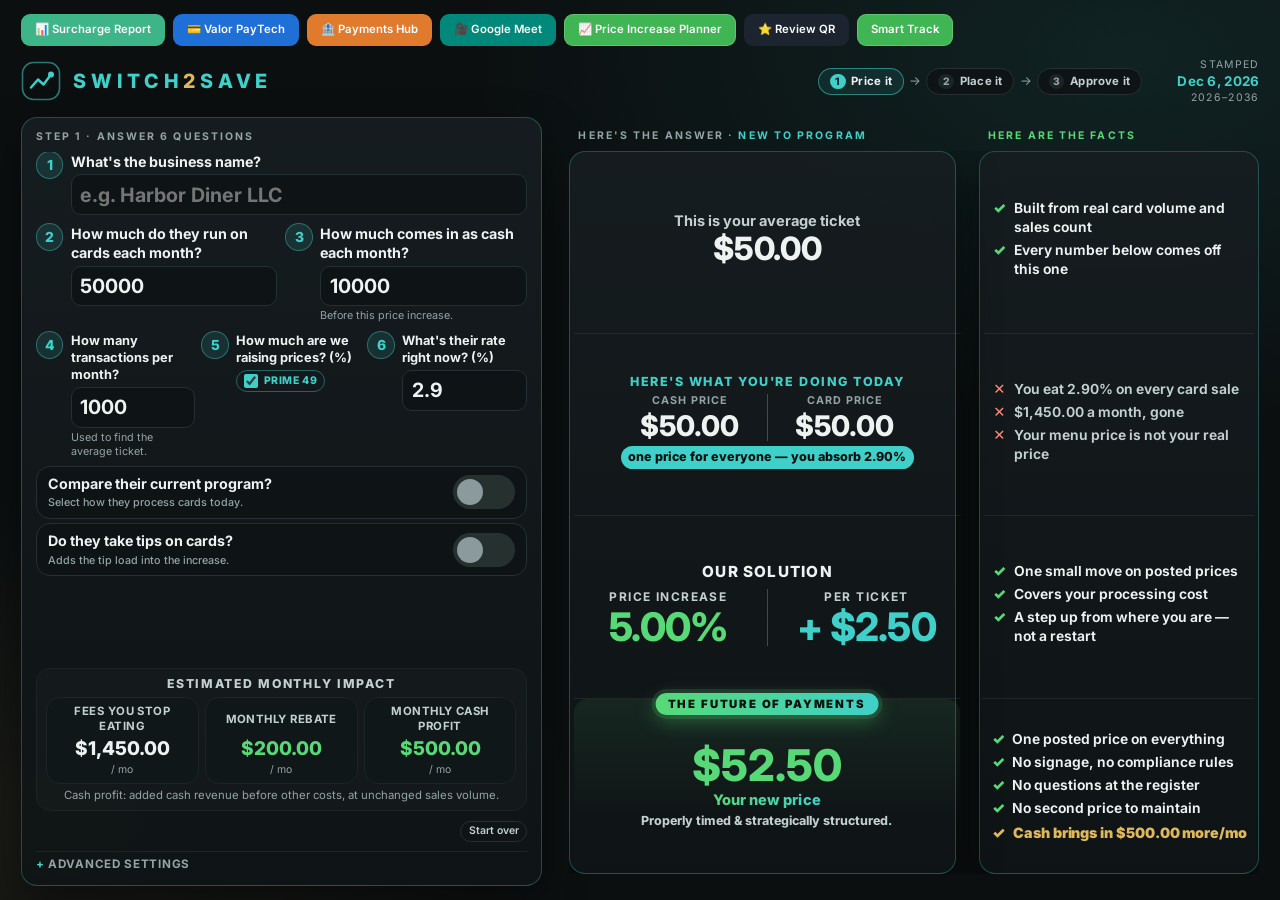
==== commit 0539e694: "Add Smart Track pricing reports and goals; improve calculator and QR cards Add local Smart Track bas" ====
--- a/index.html
+++ b/index.html
@@ -99,7 +99,8 @@
 .ttl{font-size:calc(var(--f)*.72);letter-spacing:.2em;text-transform:uppercase;color:var(--faint);font-weight:700;margin:0 0 calc(var(--u)*.75)}
 
 /* ---------- inputs ---------- */
-.col{flex:1;display:flex;flex-direction:column;justify-content:flex-start;gap:calc(var(--u)*.6);min-height:0;overflow:hidden}
+.col{flex:1;display:flex;flex-direction:column;justify-content:flex-start;gap:calc(var(--u)*.6);min-height:0;overflow-x:hidden;overflow-y:auto}
+.col>*{flex-shrink:0}
 .botstack{margin-top:auto;display:flex;flex-direction:column;gap:calc(var(--u)*.5);flex:0 0 auto}
 .avgbox{display:flex;flex-direction:column;align-items:center;justify-content:center;gap:calc(var(--u)*.15);
   background:radial-gradient(120% 140% at 50% 0%,rgba(63,208,201,.14),transparent 70%),#101719;
@@ -166,6 +167,11 @@
 .three{display:grid;grid-template-columns:repeat(3,1fr);gap:calc(var(--u)*.9)}
 .seg.wrap4{flex-wrap:wrap}
 .seg.wrap4 button{flex:1 1 40%;font-size:calc(var(--f)*.78);padding:calc(var(--u)*.35) calc(var(--u)*.4)}
+#segProgram{display:grid;grid-template-columns:repeat(2,minmax(0,1fr));border-radius:14px}
+#segProgram button{min-width:0;white-space:normal}
+#segProgram .middle{grid-column:1 / -1}
+#existingRow.merchant-paid{grid-template-columns:1fr}
+.program-note{font-size:calc(var(--f)*.74);color:var(--faint);line-height:1.4;margin:calc(var(--u)*.5) 0 0}
 .seg{display:flex;gap:6px;background:#0e1416;border:1px solid var(--line);border-radius:999px;padding:4px}
 .seg button{flex:1;border:0;background:transparent;color:var(--muted);border-radius:999px;
   padding:calc(var(--u)*.6) calc(var(--u)*.5);font-size:calc(var(--f)*.78);font-weight:600;white-space:nowrap;
@@ -292,13 +298,15 @@
 .opt.new{background:linear-gradient(180deg,rgba(87,217,119,.09),transparent 70%)}
 .opt.new .ov{color:var(--green)}
 
-.mny{flex:0 0 auto;display:grid;grid-template-columns:1fr 1fr;gap:calc(var(--u)*.9)}
+.mny{flex:0 0 auto;display:grid;grid-template-columns:repeat(3,minmax(0,1fr));gap:calc(var(--u)*.6)}
 .m{display:flex;flex-direction:column;align-items:center;justify-content:center;gap:calc(var(--u)*.12);
   background:#101719;border:1px solid var(--line-soft);border-radius:14px;
-  padding:calc(var(--u)*.6) calc(var(--u)*.8)}
-.ml{font-size:calc(var(--f)*.78);letter-spacing:.06em;text-transform:uppercase;color:var(--muted);font-weight:700}
-.mv{font-size:calc(var(--f)*1.45);font-weight:800;white-space:nowrap}
+  min-width:0;text-align:center;padding:calc(var(--u)*.6) calc(var(--u)*.5)}
+.ml{font-size:calc(var(--f)*.78);letter-spacing:.04em;text-transform:uppercase;color:var(--muted);font-weight:700;
+  min-height:2.7em;display:grid;place-items:center}
+.mv{font-size:calc(var(--f)*1.3);font-weight:800;max-width:100%;overflow-wrap:anywhere}
 .mv.green{color:var(--green)}
+.mu{font-size:calc(var(--f)*.72);color:var(--faint)}
 
 .promise{flex:0 0 auto;text-align:center;border:1px dashed rgba(63,208,201,.4);border-radius:999px;
   padding:calc(var(--u)*.55) calc(var(--u)*1);font-size:calc(var(--f)*.88);font-weight:800;color:var(--teal);
@@ -358,6 +366,12 @@
   .grid{grid-template-columns:1fr}
   .band{grid-template-columns:repeat(2,1fr)}
 }
+@media (max-width:560px){
+  .same .mny{grid-template-columns:1fr}
+  .same .m{flex-direction:row;gap:8px}
+  .same .ml{min-height:0;text-align:left;display:block;margin-right:auto}
+  .same .mv,.same .mu{flex:0 0 auto}
+}
 
 /* guided 1-2-3 */
 .out{counter-reset:none}
@@ -381,6 +395,7 @@
     <a class="meet" href="https://accounts.google.com/AccountChooser?continue=https%3A%2F%2Fmeet.google.com%2F" target="_blank" rel="noopener">🎥 Google Meet</a>
     <a class="planner" href="index.html">📈 Price Increase Planner</a>
     <a class="review" href="review.html">⭐ Review QR</a>
+    <a class="planner" href="smart-track.html">Smart Track</a>
   </nav>
 
   <header class="top">
@@ -436,7 +451,8 @@
             <span class="qn">3</span>
             <div class="qb">
               <label class="ql" for="cashVolume">How much comes in as cash each month?</label>
-              <input type="number" id="cashVolume" value="10000" min="0" />
+              <input type="number" id="cashVolume" value="10000" min="0" aria-describedby="cashVolumeHint" />
+              <span class="qh" id="cashVolumeHint">Before this price increase.</span>
             </div>
           </div>
           </div>
@@ -477,7 +493,7 @@
 
           <div class="tgwrap" id="wrapPassing">
             <div class="tg">
-              <div><span class="tl">Already passing fees today?</span><span class="th">Leave off if this is brand new to them.</span></div>
+              <div><span class="tl">Compare their current program?</span><span class="th">Select how they process cards today.</span></div>
               <span class="sw lg"><input type="checkbox" id="isPassing" /><i></i></span>
             </div>
             <div class="reveal">
@@ -487,14 +503,17 @@
                   <div class="seg wrap4" id="segProgram">
                     <button data-prog="surcharge" class="on">Surcharging</button>
                     <button data-prog="cashdisc">Cash discounting</button>
+                    <button data-prog="traditional" class="middle">Interchange / Flat Rate</button>
                     <button data-prog="dual">Dual pricing</button>
-                    <button data-prog="admin">Admin fee</button>
+                    <button data-prog="admin">Service Charge</button>
                   </div>
                 </div>
                 <div class="two" id="existingRow">
-                  <div><label for="currentPassRate">Fees passed today (%)</label><input type="number" id="currentPassRate" value="4" step="0.01" /></div>
-                  <div><label for="currentProgramCost">Current cost to merchant (%)</label><input type="number" id="currentProgramCost" value="3.84" step="0.01" /></div>
+                  <div id="currentPassField"><label for="currentPassRate">Fees passed today (%)</label><input type="number" id="currentPassRate" value="4" step="0.01" /></div>
+                  <div><label for="currentProgramCost" id="currentProgramCostLabel">Current cost to merchant (%)</label><input type="number" id="currentProgramCost" value="3.84" step="0.01" aria-describedby="traditionalHelp" /></div>
                 </div>
+                <p class="program-note hide" id="traditionalHelp">Merchant pays processing; no customer fee is assumed. Use total statement processing fees &divide; card sales &times; 100 as the all-in effective rate. Include markup and per-item/monthly fees; interchange-plus varies.</p>
+                <p class="program-note hide" id="traditionalRebateNote">The rebate below estimates the proposed program using Advanced settings. It is not a rebate from today's processing; confirm eligibility.</p>
               </div>
             </div>
           </div>
@@ -524,12 +543,13 @@
 
         <div class="botstack">
           <div class="same">
-            <div class="samek">Same money either way</div>
+            <div class="samek">Estimated monthly impact</div>
             <div class="mny">
-              <div class="m"><span class="ml">Fees you stop eating</span><span class="mv" id="offsetVal">—</span></div>
-              <div class="m"><span class="ml" id="cashLabel">Monthly rebate</span><span class="mv green" id="cashVal">—</span></div>
-            </div>
-            <div class="samen">Identical either way — only the customer experience changes.</div>
+              <div class="m"><span class="ml">Fees you stop eating</span><span class="mv" id="offsetVal">—</span><span class="mu">/ mo</span></div>
+              <div class="m"><span class="ml" id="cashLabel">Monthly rebate</span><span class="mv green" id="cashVal">—</span><span class="mu">/ mo</span></div>
+              <div class="m"><span class="ml">Monthly cash profit</span><span class="mv green" id="cashProfitVal">—</span><span class="mu">/ mo</span></div>
+            </div>
+            <div class="samen">Cash profit: added cash revenue before other costs, at unchanged sales volume.</div>
           </div>
         </div>
 
@@ -544,8 +564,8 @@
               <input type="number" id="backendRate" value="4.752" step="0.001" />
             </div>
             <div>
-              <label for="rebateBasis">Rebate cost basis (%)</label>
-              <input type="number" id="rebateBasis" value="4.6" step="0.01" />
+              <label for="rebateBps">Rebate (basis points of card volume)</label>
+              <input type="number" id="rebateBps" value="40" step="1" />
             </div>
 
             <div>
@@ -591,7 +611,7 @@
           <ul class="pc">
             <li class="no" id="pcToday1">You eat the processing fee on every card sale</li>
             <li class="no" id="pcToday2">Gone every month, nothing to show for it</li>
-            <li class="no">Your menu price is not your real price</li>
+            <li class="no" id="pcToday3">Your menu price is not your real price</li>
           </ul>
         </div>
 
@@ -644,7 +664,7 @@
 const num   = n => (Number.isFinite(n)?n:0).toLocaleString('en-US',{maximumFractionDigits:2});
 
 let progMode='surcharge';
-const PROG_LABEL={surcharge:'Surcharging',cashdisc:'Cash discounting',dual:'Dual pricing',admin:'Admin fee / service charge'};
+const PROG_LABEL={surcharge:'Surcharging',cashdisc:'Cash discounting',traditional:'Interchange / Flat Rate',dual:'Dual pricing',admin:'Service Charge'};
 
 function seg(container, key, cb){
   const el = $(container);
@@ -663,12 +683,19 @@
   const target = parseFloat($('targetRate').value)||0;
   const backend= parseFloat($('backendRate').value)||0;
   const nowRate= parseFloat($('currentRate').value)||0;
-  const passed = parseFloat($('currentPassRate').value)||0;
+  const existing = merchantType==='existing';
+  const traditional = existing && progMode==='traditional';
+  // Keep the other programs' saved customer-fee input, but never apply it to merchant-paid processing.
+  const passed = traditional ? 0 : (parseFloat($('currentPassRate').value)||0);
   const curCost= parseFloat($('currentProgramCost').value)||0;
   const tips   = $('takesTips').checked;
   const tipRaw = tips ? (parseFloat($('tipValue').value)||0) : 0;
 
-  const existing = merchantType==='existing';
+  $('currentPassField').classList.toggle('hide',traditional);
+  $('existingRow').classList.toggle('merchant-paid',traditional);
+  $('traditionalHelp').classList.toggle('hide',!traditional);
+  $('traditionalRebateNote').classList.toggle('hide',!traditional);
+  $('currentProgramCostLabel').textContent = traditional ? 'All-in effective rate (%)' : 'Current cost to merchant (%)';
 
   const tipPct = !tips ? 0 : (tipMode==='percent' ? tipRaw : (total>0 ? tipRaw/total*100 : 0));
   const tipDollars = !tips ? 0 : (tipMode==='percent' ? total*tipRaw/100 : tipRaw);
@@ -684,7 +711,8 @@
     surcharge: {l:'Posted price',  r:'Charged on card', op:`${pct(passed)} surcharge added at the register`},
     cashdisc:  {l:'Cash price',    r:'Posted price',    op:`posted price is the card price — ${pct(passed)} off for cash`},
     dual:      {l:'Cash price',    r:'Card price',      op:`both prices posted — ${pct(passed)} apart`},
-    admin:     {l:'Menu price',    r:'Total on card',   op:`${pct(passed)} service charge added to the bill`}
+    admin:     {l:'Menu price',    r:'Total on card',   op:`${pct(passed)} service charge added to the bill`},
+    traditional:{l:'Cash price',  r:'Card price',      op:'Same price; no customer processing fee'}
   };
   const d = existing ? DISP[progMode] : {l:'Cash price', r:'Card price', op:`one price for everyone — you absorb ${pct(nowRate)}`};
   $('lblBase').textContent  = d.l;
@@ -692,10 +720,11 @@
   $('basePrice').textContent = money(base);
   $('todayPrice').textContent = money(swiped);
   $('feeOp').textContent = d.op;
-  $('pcToday1').textContent = existing
+  $('pcToday1').textContent = traditional ? `You pay ${pct(curCost)} in processing fees` : existing
     ? `You still eat ${pct(Math.max(0,curCost-passed))} after what you pass on`
     : `You eat ${pct(nowRate)} on every card sale`;
   $('pcToday2').textContent = `${money(volume*(existing?Math.max(0,curCost-passed):nowRate)/100)} a month, gone`;
+  $('pcToday3').textContent = traditional ? 'Processing comes out of your receipts' : 'Your menu price is not your real price';
 
   // deposit flow — what actually lands in the bank
   const feeRate = existing ? curCost : nowRate;
@@ -720,13 +749,14 @@
   // cash impact stack
   const offset = volume * feeRate/100;
   const tipCost = tips ? tipDollars * feeRate/100 : 0;
-  const cashIn  = cashVolume * target/100;   // new increase % applied to cash sales volume
-
-  $('offsetVal').textContent = `${money(offset + tipCost)} / ${unit}`;
-  const rBasis = parseFloat($('rebateBasis').value)||0;
-  const rebate = volume * Math.max(0, fullRate - rBasis)/100;
+  const cashIn  = cashVolume * target/100;   // additional revenue on cash sales BEFORE the proposed increase
+
+  $('offsetVal').textContent = money(offset + tipCost);
+  const rBps = parseFloat($('rebateBps').value);
+  const rebate = volume * (isNaN(rBps) ? 40 : rBps)/10000;   // 40 bps = $400 per $100k card volume
   $('cashLabel').textContent = 'Monthly rebate';
-  $('cashVal').textContent   = `${money(rebate)} / mo`;
+  $('cashVal').textContent   = money(rebate);
+  $('cashProfitVal').textContent = money(cashIn);
   $('pcCashUp').textContent  = `Cash brings in ${money(cashIn)} more/mo`;
 }
 
@@ -736,7 +766,7 @@
 }
 
 const FIELDS = ['bizName','volume','cashVolume','transactionCount','targetRate','currentRate',
-  'backendRate','rebateBasis','currentPassRate','currentProgramCost','tipValue'];
+  'backendRate','rebateBps','currentPassRate','currentProgramCost','tipValue'];
 const SKEY = 's2s_price_v1';
 function syncPrime49(){
   const on = $('prime49').checked;
@@ -773,7 +803,7 @@
 function reset(){
   try{ localStorage.removeItem(SKEY); }catch(e){}
   const d = {bizName:'',volume:50000,cashVolume:10000,transactionCount:1000,targetRate:5,
-             backendRate:4.752,rebateBasis:4.6,currentRate:2.9,currentPassRate:4,currentProgramCost:3.84,tipValue:2};
+             backendRate:4.752,rebateBps:40,currentRate:2.9,currentPassRate:4,currentProgramCost:3.84,tipValue:2};
   Object.entries(d).forEach(([k,v]) => $(k).value = v);
   $('takesTips').checked = false;
   $('isPassing').checked = false;
@@ -804,6 +834,11 @@
     calculate();
   });
   $('currentProgramCost').addEventListener('input', () => { syncRate(); calculate(); });
+  $('currentRate').addEventListener('input', () => {
+    if (merchantType === 'existing' && progMode === 'traditional') {
+      $('currentProgramCost').value = $('currentRate').value;
+    }
+  });
   seg('segProgram','prog',      v => { progMode=v; syncRate(); calculate(); });
   seg('segRound','round',       v => { roundMode=v; calculate(); });
   seg('segTip','tip',           v => {
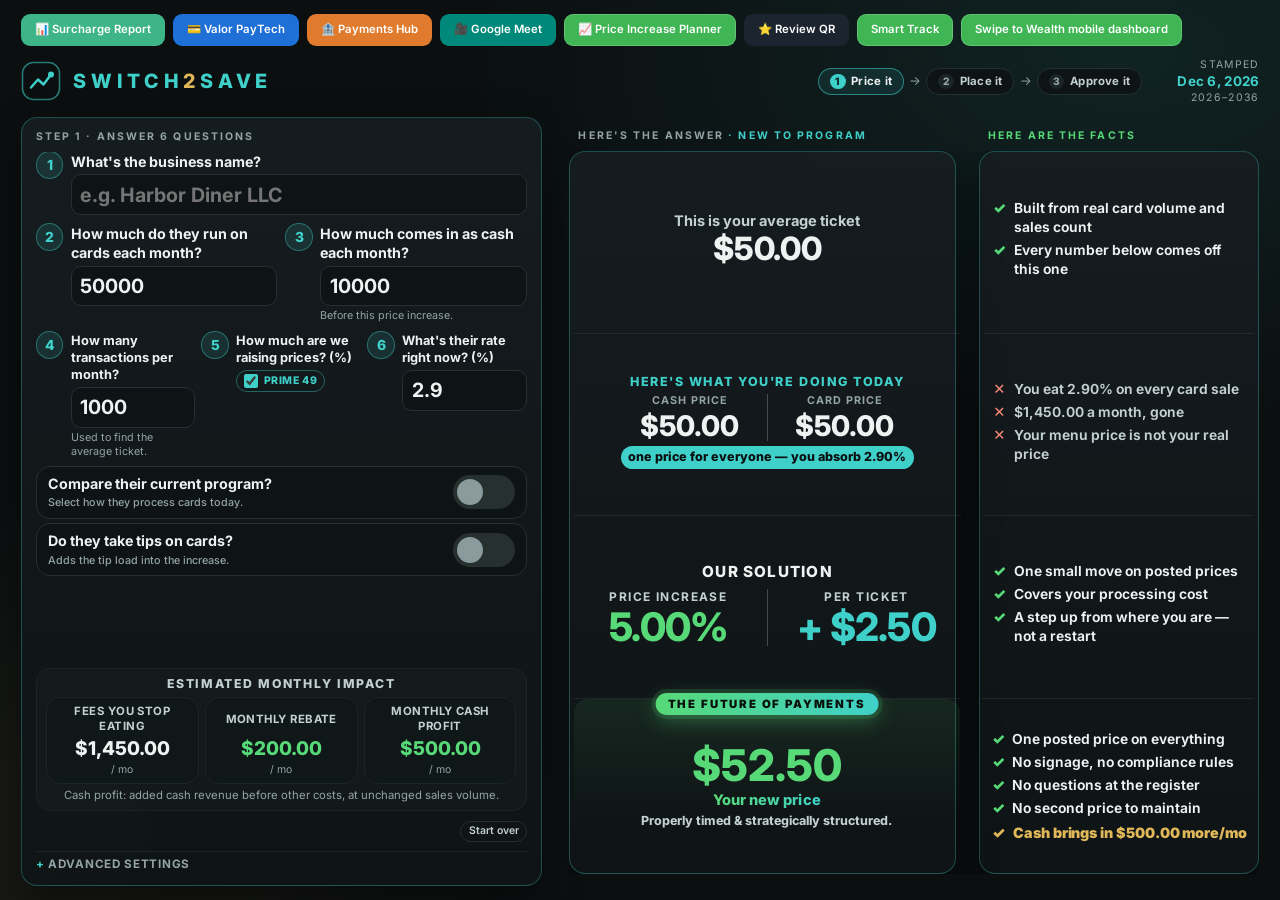
==== commit 8d2d3cc7: "Publish compact Swipe to Wealth dashboard and link it from STS tools Publish the compact HTML downlo" ====
--- a/index.html
+++ b/index.html
@@ -396,6 +396,7 @@
     <a class="planner" href="index.html">📈 Price Increase Planner</a>
     <a class="review" href="review.html">⭐ Review QR</a>
     <a class="planner" href="smart-track.html">Smart Track</a>
+    <a class="planner" href="swipe-to-wealth.html">Swipe to Wealth mobile dashboard</a>
   </nav>
 
   <header class="top">
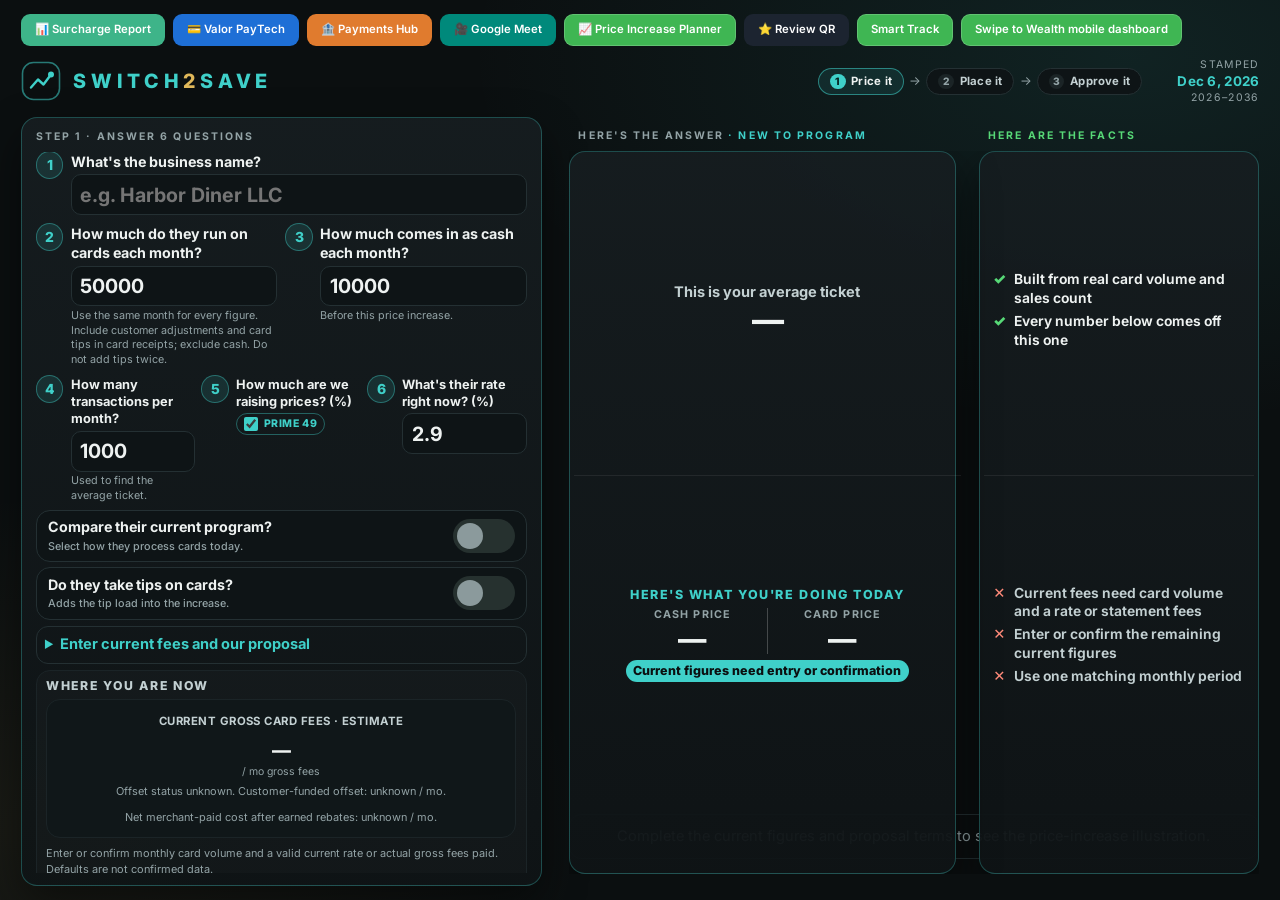
==== commit b3c62402: "Show current fee coverage before comparing programs Show current gross fees, collected offsets, earn" ====
--- a/index.html
+++ b/index.html
@@ -38,7 +38,7 @@
   -webkit-font-smoothing:antialiased;
   font-size:var(--f);line-height:1.35;
 }
-button,input{font:inherit;color:inherit}
+button,input,select{font:inherit;color:inherit}
 button{cursor:pointer}
 
 /* ---------- shell ---------- */
@@ -109,7 +109,7 @@
 .avgv{font-size:calc(var(--f)*2.4);font-weight:800;color:var(--text);line-height:1.05;letter-spacing:-.01em}
 .col::-webkit-scrollbar{display:none}
 label{display:block;font-size:calc(var(--f)*.7);letter-spacing:.11em;text-transform:uppercase;color:var(--muted);font-weight:600;margin-bottom:calc(var(--u)*.4)}
-input[type=text],input[type=number]{width:100%;padding:calc(var(--u)*.72) calc(var(--u)*.9);border-radius:10px;
+select,input[type=month],input[type=text],input[type=number]{width:100%;padding:calc(var(--u)*.72) calc(var(--u)*.9);border-radius:10px;
   border:1px solid var(--line);background:#0e1416;outline:none;font-size:calc(var(--f)*1.02);font-weight:600;
   transition:border-color .15s,box-shadow .15s}
 
@@ -383,6 +383,30 @@
 .steplead{display:block;font-size:.78em;font-weight:800;letter-spacing:.1em;text-transform:uppercase;
   color:var(--muted);margin:0 0 .35em}
 
+
+.fee-summary{width:100%;align-items:stretch}
+.fee-summary .mny.current-only{grid-template-columns:1fr}
+.fee-note{font-size:calc(var(--f)*.75);color:var(--faint);line-height:1.45;margin:.4em 0}
+.fee-table{width:100%;border-collapse:collapse;font-size:calc(var(--f)*.75)}
+.fee-table th,.fee-table td{padding:.5em .25em;border-bottom:1px solid var(--line);text-align:right}
+.fee-table th:first-child,.fee-table td:first-child{text-align:left}
+.fee-table th{color:var(--muted)}
+.fee-entry{border:1px solid var(--line);border-radius:12px;padding:calc(var(--u)*.8)}
+.fee-entry summary{font-weight:700;color:var(--teal);cursor:pointer}
+.fee-entry .two,.fee-entry .seg{margin:.7em 0}
+.fee-confirm{margin:.4em 0;white-space:normal}
+.proposal-wait{padding:.8em;text-align:center;color:var(--faint);border:1px solid var(--line);border-radius:12px}
+@media(max-width:560px){.fee-entry .two{grid-template-columns:1fr}.fee-summary .m{flex-wrap:wrap}.fee-table{font-size:12px}}
+
+@media(max-width:980px){.out{flex:none;overflow:visible}.prow.r1,.prow.r2,.prow.r3,.prow.r4{flex:none}.col{overflow:visible}}
+@media(max-width:560px){
+ .top,.steps{flex-wrap:wrap}.steps{margin-left:0}.stamp{margin-left:0}.grid{min-width:0}.card,.qb{min-width:0}
+ .qrow,.qrow.three{grid-template-columns:1fr}.two{grid-template-columns:1fr}
+ .hdr2,.prow{grid-template-columns:1fr}.hdr2 .factsk{display:none}.out::before,.out::after{display:none}
+ .prow{border:1px solid var(--line);border-radius:12px;padding:.7em 0}.prow>:first-child{height:auto}
+ .pc li.gold,.fop{white-space:normal}.same .m{flex-direction:column;align-items:stretch}.same .ml{text-align:center;margin-right:0}
+ .fee-summary .mv,.fee-summary .mu{text-align:center}.fee-note{overflow-wrap:anywhere}
+}
 </style>
 </head>
 <body>
@@ -445,7 +469,7 @@
             <span class="qn">2</span>
             <div class="qb">
               <label class="ql" for="volume">How much do they run on cards each month?</label>
-              <input type="number" id="volume" value="50000" min="0" />
+              <input type="number" id="volume" value="50000" min="0" /><span class="qh">Use the same month for every figure. Include customer adjustments and card tips in card receipts; exclude cash. Do not add tips twice.</span>
             </div>
           </div>
           <div class="q">
@@ -542,15 +566,63 @@
 
         </div>
 
+        <details class="fee-entry" id="feeInputs">
+          <summary>Enter current fees and our proposal</summary>
+          <p class="fee-note">Enter figures, or confirm visible figures after checking them. Example defaults are not treated as entered data.</p>
+          <div class="two">
+            <div><label for="currentFeesPaid">Actual gross card fees paid this month ($, optional)</label><input type="number" id="currentFeesPaid" min="0" step="0.01" placeholder="Blank uses current rate" /></div>
+            <div><label for="currentRebate">Current rebate earned for this month ($)</label><input type="number" id="currentRebate" min="0" step="0.01" placeholder="Enter 0 if none" /></div>
+          </div>
+          <label for="currentOffsetAmount">Current customer-funded fee offset collected this month ($)</label>
+          <input type="number" id="currentOffsetAmount" min="0" step="0.01" placeholder="Unknown until entered; enter 0 if none" />
+          <p class="fee-note">Enter the supported amount already covering processing fees, net of returned customer fees. Include it once, even if it also appears in deposits. Do not include rebates here. A program name or a deposit alone does not prove an offset.</p>
+          <label for="currentSource">Source of current figures</label>
+          <select id="currentSource"><option value="reported">Merchant-reported / manually entered estimate</option><option value="statement">Statement figures, subject to reconciliation</option></select>
+          <div id="statementProofFields" class="hide">
+            <div class="two"><div><label for="statementRef">Statement / reconciliation reference</label><input type="text" id="statementRef" placeholder="File or report reference" /></div><div><label for="statementMonth">Reconciled statement month</label><input type="month" id="statementMonth" /></div></div>
+            <label style="text-transform:none;letter-spacing:0"><input type="checkbox" id="statementReconciled" /> I reconciled gross fees, collected offsets and earned rebates to this month's statement and settled sales. Deposits are a cross-check, not an additional offset.</label>
+            <p class="fee-note">Statement verification records the preparer's confirmation. This calculator does not independently read or reconcile the statement.</p>
+          </div>
+          <p class="fee-note">Statement fees must match this month's card volume, before offsets or rebates. Otherwise enter an all-in effective rate including transaction and monthly charges. Rebates below are earned credits, not payments received.</p>
+          <button class="ghost sm fee-confirm" id="confirmCurrent" type="button">Confirm visible current figures</button>
+          <label style="margin-top:.8em">Which program with us?</label>
+          <div class="seg wrap4" id="segProposed">
+            <button data-offer="surcharge">Surcharging</button><button data-offer="cashdisc">Cash discounting</button>
+            <button data-offer="traditional" class="middle">Interchange / Flat Rate</button>
+            <button data-offer="dual">Dual pricing</button><button data-offer="admin">Service Charge</button>
+          </div>
+          <div id="proposedPassFields" class="two">
+            <div><label for="proposedPassRate" id="proposedPassLabel">Customer charge / price spread (%)</label><input type="number" id="proposedPassRate" min="0" max="100" step="0.01" placeholder="Enter agreed terms" /></div>
+            <div><label for="proposedEligiblePct">Share of card receipts eligible for this adjustment (%)</label><input type="number" id="proposedEligiblePct" min="0" max="100" placeholder="Enter eligible share" /></div>
+          </div>
+          <p class="fee-note">Enter the eligible card share; do not assume all cards qualify. Cash discounts are off the posted card price. Other adjustments are above the base price. Estimates do not establish program eligibility.</p>
+          <div class="two">
+            <div><label for="backendRate">Our all-in gross processing rate (%)</label><input type="number" id="backendRate" value="4.752" min="0" max="100" step="0.001" /></div>
+            <div><label for="rebateBps">Our agreed rebate (basis points of card receipts)</label><input type="number" id="rebateBps" value="40" min="0" max="10000" step="1" /></div>
+          </div>
+          <button class="ghost sm fee-confirm" id="confirmProposal" type="button">Confirm visible proposal terms</button>
+        </details>
         <div class="botstack">
-          <div class="same">
-            <div class="samek">Estimated monthly impact</div>
-            <div class="mny">
-              <div class="m"><span class="ml">Fees you stop eating</span><span class="mv" id="offsetVal">—</span><span class="mu">/ mo</span></div>
-              <div class="m"><span class="ml" id="cashLabel">Monthly rebate</span><span class="mv green" id="cashVal">—</span><span class="mu">/ mo</span></div>
-              <div class="m"><span class="ml">Monthly cash profit</span><span class="mv green" id="cashProfitVal">—</span><span class="mu">/ mo</span></div>
-            </div>
-            <div class="samen">Cash profit: added cash revenue before other costs, at unchanged sales volume.</div>
+          <div class="same fee-summary" aria-live="polite">
+            <div class="samek" id="feeSummaryTitle">Where you are now</div>
+            <div class="mny current-only" id="feeCards">
+              <div class="m"><span class="ml" id="currentFeeLabel">Current gross card fees</span><span class="mv" id="currentFeeVal">—</span><span class="mu">/ mo gross fees</span><span class="fee-note" id="currentCoverage">Offset unknown</span><span class="fee-note" id="currentNetBrief">Net merchant-paid cost unknown</span></div>
+              <div class="m hide" id="withUsCard"><span class="ml">Gross card fees with us · estimate</span><span class="mv" id="withUsFeeVal">—</span><span class="mu">/ mo</span></div>
+              <div class="m hide" id="savingsCard"><span class="ml" id="offsetLabel">Estimated net cost reduction</span><span class="mv" id="offsetVal">—</span><span class="mu">/ mo</span></div>
+            </div>
+            <p class="fee-note" id="currentFeeBasis"></p><p class="fee-note" id="currentSourceLabel"></p>
+            <p class="fee-note" id="feeReadiness"></p>
+            <div id="feeComparison" class="hide">
+              <p class="fee-note" id="feeComparisonBasis"></p>
+              <table class="fee-table" aria-label="Monthly fees and offsets"><thead><tr><th>Monthly breakdown</th><th>Current</th><th>With us</th></tr></thead><tbody>
+                <tr><td>Customer-funded offset</td><td id="currentOffsetVal">—</td><td id="proposedOffsetVal">—</td></tr>
+                <tr><td>Cost after customer offset</td><td id="currentNetVal">—</td><td id="proposedNetVal">—</td></tr>
+                <tr><td>Estimated / entered rebate earned</td><td id="currentRebateVal">—</td><td id="cashVal">—</td></tr>
+                <tr><td>Net merchant cost after rebate</td><td id="currentAfterVal">—</td><td id="proposedAfterVal">—</td></tr>
+              </tbody></table>
+              <p class="fee-note">Gross processing fees are charged before offsets and rebates. Rebates shown are earned estimates or entered credits, not money paid. A negative net cost means offsets exceed fees.</p>
+              <p class="fee-note"><span id="cashLabel">Monthly cash profit</span>: <strong id="cashProfitVal">—</strong> / mo. Added cash price-increase revenue before costs, at unchanged quantities; excluded from card fee savings.</p>
+            </div>
           </div>
         </div>
 
@@ -560,15 +632,6 @@
         <details class="adv">
           <summary>Advanced settings</summary>
           <div class="advbody">
-            <div>
-              <label for="backendRate">New cost rate to merchant (%)</label>
-              <input type="number" id="backendRate" value="4.752" step="0.001" />
-            </div>
-            <div>
-              <label for="rebateBps">Rebate (basis points of card volume)</label>
-              <input type="number" id="rebateBps" value="40" step="1" />
-            </div>
-
             <div>
               <label>Ticket rounding</label>
               <div class="seg" id="segRound">
@@ -616,9 +679,10 @@
           </ul>
         </div>
 
-        <div class="prow r3">
+        <p class="proposal-wait" id="proposalWait">Complete the current figures and proposal terms to see the price-increase illustration.</p>
+        <div class="prow r3 hide" id="proposalPriceRow">
           <div class="rec t3">
-            <div class="reck">Our solution</div>
+            <div class="reck">Separate price-increase illustration</div>
             <div class="recgrid">
               <div class="rcell"><span class="rcl">Price increase</span><span class="rcv" id="recRate">—</span></div>
               <span class="rsep" aria-hidden="true"></span>
@@ -627,12 +691,12 @@
           </div>
           <ul class="pc">
             <li class="ok">One small move on posted prices</li>
-            <li class="ok">Covers your processing cost</li>
+            <li class="ok">Fee coverage is shown in the monthly comparison</li>
             <li class="ok">A step up from where you are — not a restart</li>
           </ul>
         </div>
 
-        <div class="prow r4">
+        <div class="prow r4 hide" id="proposalFutureRow">
           <div class="opts t4">
             <div class="opt new">
               <div class="tag new">The future of payments</div>
@@ -642,10 +706,10 @@
             </div>
           </div>
           <ul class="pc">
-            <li class="ok">One posted price on everything</li>
-            <li class="ok">No signage, no compliance rules</li>
-            <li class="ok">No questions at the register</li>
-            <li class="ok">No second price to maintain</li>
+            <li class="ok">Illustrates the entered posted-price increase</li>
+            <li class="ok">Confirm the selected program's requirements</li>
+            <li class="ok">Separate from customer-funded fee offsets</li>
+            <li class="ok">Not included in the card fee savings above</li>
             <li class="ok gold" id="pcCashUp">—</li>
           </ul>
         </div>
@@ -664,7 +728,8 @@
 const pct   = n => (Number.isFinite(n)?n:0).toFixed(2)+'%';
 const num   = n => (Number.isFinite(n)?n:0).toLocaleString('en-US',{maximumFractionDigits:2});
 
-let progMode='surcharge';
+let progMode='surcharge', proposedMode='';
+let reviewed=Object.create(null);
 const PROG_LABEL={surcharge:'Surcharging',cashdisc:'Cash discounting',traditional:'Interchange / Flat Rate',dual:'Dual pricing',admin:'Service Charge'};
 
 function seg(container, key, cb){
@@ -674,6 +739,100 @@
     el.querySelectorAll('button').forEach(x => x.classList.toggle('on', x===b));
     cb(b.dataset[key]);
   });
+}
+
+// Defaults and legacy saved values require entry or an explicit review before use.
+const CURRENT_FIELDS=['bizName','volume','cashVolume','transactionCount','currentRate','currentProgramCost','currentPassRate','currentOffsetAmount','currentFeesPaid','currentRebate','tipValue','statementRef','statementMonth'];
+const PROPOSAL_FIELDS=['targetRate','backendRate','rebateBps','proposedPassRate','proposedEligiblePct'];
+function markReviewed(id){ reviewed[id]=String($(id).value).trim(); }
+function enteredNumber(id,min=0,max=Number.MAX_SAFE_INTEGER/10000){
+  const raw=String($(id).value).trim(), n=Number(raw);
+  return raw!=='' && reviewed[id]===raw && Number.isFinite(n) && n>=min && n<=max ? n : null;
+}
+function feeState(){
+  const volume=enteredNumber('volume',0.01), currentId=merchantType==='existing'?'currentProgramCost':'currentRate';
+  const rate=enteredNumber(currentId,0,100), actualRaw=String($('currentFeesPaid').value).trim();
+  const actual=enteredNumber('currentFeesPaid');
+  const gross=volume===null ? null : actualRaw!=='' ? actual : rate===null ? null : volume*rate/100;
+  const required=['bizName','volume','cashVolume','transactionCount','currentRebate','currentOffsetAmount'];
+  const statement=$('currentSource').value==='statement';
+  if(statement) required.push('currentFeesPaid','statementRef','statementMonth','statementReconciled');
+  required.push(actualRaw===''?currentId:'currentFeesPaid');
+  if(merchantType==='existing' && progMode!=='traditional') required.push('currentPassRate');
+  if($('takesTips').checked) required.push('tipValue');
+  const labels={bizName:'business name',volume:'monthly card volume',cashVolume:'monthly cash volume',transactionCount:'monthly card count',currentRate:'current all-in rate',currentProgramCost:'current gross rate',currentFeesPaid:'actual fees paid',currentRebate:'current rebate (0 if none)',currentPassRate:'current customer adjustment',currentOffsetAmount:'current customer-funded offset (0 if none)',statementRef:'statement reference',statementMonth:'statement month',statementReconciled:'statement reconciliation confirmation',tipValue:'tip amount',targetRate:'price increase',backendRate:'our all-in gross rate',rebateBps:'our rebate terms',proposedPassRate:'our customer adjustment',proposedEligiblePct:'our eligible card share'};
+  const valid=id=>{
+    if(id==='statementReconciled') return $('statementReconciled').checked;
+    if(id==='statementMonth') return /^\d{4}-(0[1-9]|1[0-2])$/.test(String($(id).value)) && reviewed[id]===String($(id).value);
+    if(id==='bizName'||id==='statementRef') return String($(id).value).trim()!=='' && reviewed[id]===String($(id).value).trim();
+    const max=['currentRate','currentProgramCost','currentPassRate','targetRate','backendRate','proposedPassRate','proposedEligiblePct'].includes(id)?100:id==='rebateBps'?10000:id==='tipValue'&&tipMode==='percent'?100:Number.MAX_SAFE_INTEGER/10000;
+    const n=enteredNumber(id,id==='volume'?0.01:id==='transactionCount'?1:0,max);
+    return n!==null && (id!=='transactionCount'||Number.isInteger(n));
+  };
+  const currentMissing=[...new Set(required)].filter(id=>!valid(id));
+  const offerRequired=['targetRate','backendRate','rebateBps'];
+  if(proposedMode!=='traditional') offerRequired.push('proposedPassRate','proposedEligiblePct');
+  const offerMissing=offerRequired.filter(id=>!valid(id));
+  if(!Object.hasOwn(PROG_LABEL,proposedMode)) offerMissing.unshift('program');
+  // Compare the same gross monthly card receipts, including any customer adjustment.
+  // Cash discount is off posted card price; other adjustments are above the base price.
+  const recovery=(mode,amount,adjustment,eligible)=> mode==='traditional'?0:
+    amount*eligible/100*(mode==='cashdisc'?adjustment/100:adjustment/(100+adjustment));
+  const ready=currentMissing.length===0 && offerMissing.length===0 && gross!==null;
+  const currentOffset=enteredNumber('currentOffsetAmount'), currentRebate=enteredNumber('currentRebate');
+  const currentNet=gross===null||currentOffset===null?null:gross-currentOffset;
+  const currentAfter=currentNet===null||currentRebate===null?null:currentNet-currentRebate;
+  const statementVerified=statement&&gross!==null&&actualRaw!==''&&currentOffset!==null&&currentRebate!==null&&['currentFeesPaid','statementRef','statementMonth','statementReconciled'].every(valid);
+  const baseline={ready,gross,volume,rate,actual:actualRaw!=='',currentMissing,offerMissing,labels,currentOffset,currentRebate,currentNet,currentAfter,statement,statementVerified};
+  if(!ready) return baseline;
+  const proposedOffset=recovery(proposedMode,volume,Number($('proposedPassRate').value),Number($('proposedEligiblePct').value));
+  const proposedGross=volume*Number($('backendRate').value)/100;
+  const rebate=volume*Number($('rebateBps').value)/10000;
+  const proposedNet=proposedGross-proposedOffset, proposedAfter=proposedNet-rebate;
+  return {...baseline,proposedOffset,proposedGross,rebate,proposedNet,proposedAfter,savings:currentAfter-proposedAfter};
+}
+function renderFeeSummary(){
+  const f=feeState();
+  $('statementProofFields').classList.toggle('hide',!f.statement);
+  const known=n=>n===null?'unknown':money(n);
+  const coverage=f.currentOffset===null?'Offset status unknown':f.gross===null?'Offset entered; gross fees unknown':f.currentOffset===0?'No customer-funded offset':f.currentOffset<f.gross?'Partially offset':'Gross fees fully offset';
+  $('currentCoverage').textContent=`${coverage}. Customer-funded offset: ${known(f.currentOffset)} / mo.`;
+  $('currentNetBrief').textContent=`Net merchant-paid cost after earned rebates: ${known(f.currentAfter)} / mo.`;
+  $('currentSourceLabel').textContent=f.statementVerified?`Source: statement-verified, preparer confirmed. ${$('statementMonth').value}; reference: ${$('statementRef').value}.`:f.statement?'Source: statement verification incomplete. Current amounts remain unverified until matching fees, offsets and rebates are reconciled.':'Source: merchant-reported / manually entered estimate. No statement verification claimed.';
+  $('proposedPassFields').classList.toggle('hide',proposedMode==='traditional');
+  $('proposedPassLabel').textContent=proposedMode==='cashdisc'?'Cash discount off card price (%)':'Customer charge / price spread (%)';
+  $('feeSummaryTitle').textContent=f.ready?'Your monthly fee comparison':'Where you are now';
+  $('currentFeeLabel').textContent=f.actual?'Current gross card fees · entered':'Current gross card fees · estimate';
+  $('currentFeeVal').textContent=f.gross===null?'—':money(f.gross);
+  $('currentFeeBasis').textContent=f.gross===null?'Enter or confirm monthly card volume and a valid current rate or actual gross fees paid. Defaults are not confirmed data.':f.actual?`${money(f.gross)} entered fees on ${money(f.volume)} card receipts for the same month, before customer offsets or rebates.`:`${money(f.volume)} monthly card receipts × ${pct(f.rate)} current all-in rate. Estimated gross fees before customer offsets or rebates.`;
+  $('feeReadiness').textContent=f.ready?'Comparison ready. Missing or invalid required figures restore the current view.':
+    'Still needed: '+[...f.currentMissing.map(id=>f.labels[id]),...f.offerMissing.map(id=>id==='program'?'select our program':f.labels[id])].join(', ')+'. Enter or confirm the visible figures after checking them.';
+  $('feeCards').classList.toggle('current-only',!f.ready);
+  ['withUsCard','savingsCard','feeComparison','proposalPriceRow','proposalFutureRow'].forEach(id=>$(id).classList.toggle('hide',!f.ready));
+  $('proposalWait').classList.toggle('hide',f.ready);
+  const values={withUsFeeVal:f.proposedGross,offsetVal:f.savings,currentOffsetVal:f.currentOffset,proposedOffsetVal:f.proposedOffset,currentNetVal:f.currentNet,proposedNetVal:f.proposedNet,currentRebateVal:f.currentRebate,cashVal:f.rebate,currentAfterVal:f.currentAfter,proposedAfterVal:f.proposedAfter};
+  Object.entries(values).forEach(([id,value])=>$(id).textContent=f.ready?money(value):'—');
+  $('offsetLabel').textContent=f.ready&&f.savings<0?'Estimated net cost increase':'Estimated net cost reduction';
+  if(f.ready && f.savings<0) $('offsetVal').textContent=money(-f.savings);
+  $('cashLabel').textContent='Monthly cash profit';
+  $('cashProfitVal').textContent=f.ready?money(Number($('cashVolume').value)*Number($('targetRate').value)/100):'—';
+  $('feeComparisonBasis').textContent=f.ready?`${PROG_LABEL[proposedMode]} with us. Both sides use the same ${money(f.volume)} monthly card receipts. The current offset is the entered collected amount; our proposed offset uses its entered eligible card share. Cash sales and future price-increase revenue are excluded from fee savings.`:'';
+  if(!f.ready){
+    ['recRate','recDollar','optOne'].forEach(id=>$(id).textContent='—');
+    $('pcCashUp').textContent='Complete the figures to estimate added cash revenue';
+  }
+  if(f.currentMissing.length){
+    ['avgTicket','basePrice','todayPrice'].forEach(id=>$(id).textContent='—');
+    $('feeOp').textContent='Current figures need entry or confirmation';
+    $('pcToday1').textContent=f.gross===null?'Current fees need card volume and a rate or statement fees':`${money(f.gross)} gross monthly card fees before offsets`;
+    $('pcToday2').textContent='Enter or confirm the remaining current figures';
+    $('pcToday3').textContent='Use one matching monthly period';
+  } else {
+    $('pcToday1').textContent=`${money(f.gross)} gross monthly processing fees`;
+    $('pcToday2').textContent='Customer offsets and rebates are separate';
+    if(merchantType!=='existing') $('feeOp').textContent=`one price; ${pct(f.gross/f.volume*100)} gross effective processing rate`;
+  }
+  return f;
 }
 
 function calculate(){
@@ -696,7 +855,7 @@
   $('existingRow').classList.toggle('merchant-paid',traditional);
   $('traditionalHelp').classList.toggle('hide',!traditional);
   $('traditionalRebateNote').classList.toggle('hide',!traditional);
-  $('currentProgramCostLabel').textContent = traditional ? 'All-in effective rate (%)' : 'Current cost to merchant (%)';
+  $('currentProgramCostLabel').textContent = traditional ? 'All-in effective rate (%)' : 'Current gross processing rate (%)';
 
   const tipPct = !tips ? 0 : (tipMode==='percent' ? tipRaw : (total>0 ? tipRaw/total*100 : 0));
   const tipDollars = !tips ? 0 : (tipMode==='percent' ? total*tipRaw/100 : tipRaw);
@@ -759,6 +918,7 @@
   $('cashVal').textContent   = money(rebate);
   $('cashProfitVal').textContent = money(cashIn);
   $('pcCashUp').textContent  = `Cash brings in ${money(cashIn)} more/mo`;
+  renderFeeSummary();
 }
 
 function setTips(on){
@@ -767,7 +927,8 @@
 }
 
 const FIELDS = ['bizName','volume','cashVolume','transactionCount','targetRate','currentRate',
-  'backendRate','rebateBps','currentPassRate','currentProgramCost','tipValue'];
+  'backendRate','rebateBps','currentPassRate','currentProgramCost','tipValue',
+  'currentFeesPaid','currentRebate','currentOffsetAmount','statementRef','statementMonth','proposedPassRate','proposedEligiblePct'];
 const SKEY = 's2s_price_v1';
 function syncPrime49(){
   const on = $('prime49').checked;
@@ -778,7 +939,7 @@
 function saveState(){
   try{
     const o = {f:{}, isPassing:$('isPassing').checked, takesTips:$('takesTips').checked,
-               prime49:$('prime49').checked, progMode, roundMode, tipMode};
+               prime49:$('prime49').checked, progMode, proposedMode, roundMode, tipMode, feeReviewVersion:2, reviewed, currentSource:$('currentSource').value, statementReconciled:$('statementReconciled').checked};
     FIELDS.forEach(id => o.f[id] = $(id).value);
     localStorage.setItem(SKEY, JSON.stringify(o));
   }catch(e){}
@@ -792,7 +953,12 @@
   $('isPassing').checked = !!o.isPassing;
   merchantType = o.isPassing ? 'existing' : 'new';
   $('wrapPassing').classList.toggle('open', !!o.isPassing);
-  if(o.progMode) progMode = o.progMode;
+  if(Object.hasOwn(PROG_LABEL,o.progMode)) progMode = o.progMode;
+  if(Object.hasOwn(PROG_LABEL,o.proposedMode)) proposedMode = o.proposedMode;
+  $('currentSource').value=o.currentSource==='statement'?'statement':'reported';
+  $('statementReconciled').checked=o.feeReviewVersion===2&&o.statementReconciled===true;
+  reviewed=o.feeReviewVersion===2&&o.reviewed&&typeof o.reviewed==='object'?o.reviewed:Object.create(null);
+  $('segProposed').querySelectorAll('button').forEach(b=>b.classList.toggle('on',b.dataset.offer===proposedMode));
   if(o.roundMode) roundMode = o.roundMode;
   if(o.tipMode) tipMode = o.tipMode;
   [['segProgram','prog',progMode],['segRound','round',roundMode],['segTip','tip',tipMode]]
@@ -802,6 +968,11 @@
   setTips(!!o.takesTips);
 }
 function reset(){
+  reviewed=Object.create(null); proposedMode=''; progMode='surcharge';
+  $('segProposed').querySelectorAll('button').forEach(b=>b.classList.remove('on'));
+  $('segProgram').querySelectorAll('button').forEach(b=>b.classList.toggle('on',b.dataset.prog==='surcharge'));
+  ['currentFeesPaid','currentRebate','currentOffsetAmount','statementRef','statementMonth','proposedPassRate','proposedEligiblePct'].forEach(id=>$(id).value='');
+  $('currentSource').value='reported'; $('statementReconciled').checked=false;
   try{ localStorage.removeItem(SKEY); }catch(e){}
   const d = {bizName:'',volume:50000,cashVolume:10000,transactionCount:1000,targetRate:5,
              backendRate:4.752,rebateBps:40,currentRate:2.9,currentPassRate:4,currentProgramCost:3.84,tipValue:2};
@@ -834,23 +1005,30 @@
     syncRate();
     calculate();
   });
-  $('currentProgramCost').addEventListener('input', () => { syncRate(); calculate(); });
+  $('currentProgramCost').addEventListener('input', () => { $('currentRate').value=$('currentProgramCost').value; markReviewed('currentRate'); });
   $('currentRate').addEventListener('input', () => {
-    if (merchantType === 'existing' && progMode === 'traditional') {
-      $('currentProgramCost').value = $('currentRate').value;
+    if (merchantType === 'existing') {
+      $('currentProgramCost').value = $('currentRate').value; markReviewed('currentProgramCost');
     }
   });
-  seg('segProgram','prog',      v => { progMode=v; syncRate(); calculate(); });
+  seg('segProgram','prog', v => { if(v!==progMode){['currentProgramCost','currentPassRate'].forEach(id=>delete reviewed[id]);} progMode=v; syncRate(); calculate(); });
+  seg('segProposed','offer', v => { if(v!==proposedMode){['backendRate','rebateBps','proposedPassRate','proposedEligiblePct'].forEach(id=>delete reviewed[id]);} proposedMode=v; calculate(); saveState(); });
+  $('confirmCurrent').addEventListener('click',()=>{CURRENT_FIELDS.forEach(markReviewed); calculate(); saveState();});
+  $('confirmProposal').addEventListener('click',()=>{PROPOSAL_FIELDS.forEach(markReviewed); calculate(); if(feeState().ready) $('feeInputs').open=false; saveState();});
   seg('segRound','round',       v => { roundMode=v; calculate(); });
   seg('segTip','tip',           v => {
+    if(v!==tipMode) delete reviewed.tipValue;
     tipMode=v;
     $('tipLabel').textContent = v==='percent' ? 'Tip % of total volume' : 'Monthly tip dollars';
     calculate();
   });
 
-  FIELDS.forEach(id => $(id).addEventListener('input', () => { calculate(); saveState(); }));
+  FIELDS.forEach(id => $(id).addEventListener('input', () => { if(CURRENT_FIELDS.includes(id)) $('statementReconciled').checked=false; markReviewed(id); calculate(); saveState(); }));
+  $('currentSource').addEventListener('change',()=>{ $('statementReconciled').checked=false; calculate(); saveState(); });
+  $('statementReconciled').addEventListener('change',()=>{ calculate(); saveState(); });
   $('prime49').addEventListener('change', () => {
     syncPrime49();
+    if($('prime49').checked) markReviewed('targetRate'); else delete reviewed.targetRate;
     calculate(); saveState();
   });
   ['isPassing','takesTips'].forEach(id => $(id).addEventListener('change', saveState));
@@ -867,7 +1045,7 @@
   function syncNav(){ const v = parseFloat($('volume').value)||0;
     $('navPlace').href = 'terminals.html?vol=' + v; $('navApprove').href = 'build.html?vol=' + v; }
   $('volume').addEventListener('input', syncNav); syncNav();
-  setTips(false);
+  setTips($('takesTips').checked);
 })();
 </script>
 </body>
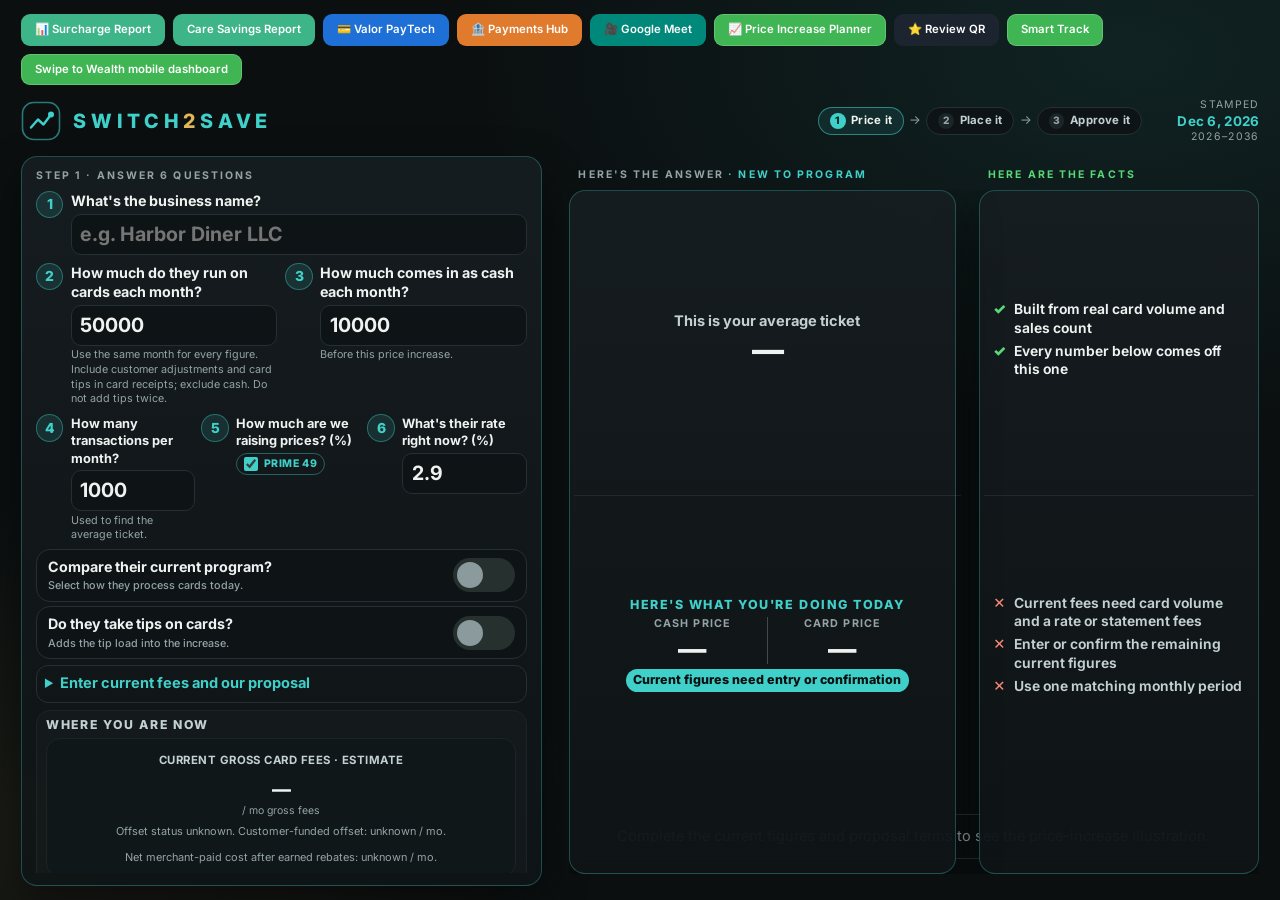
==== commit 724d2116: "Add browser-local Care Savings Report Add the approved Care report beside the existing Surcharge Rep" ====
--- a/index.html
+++ b/index.html
@@ -414,6 +414,7 @@
 
   <nav class="dash" aria-label="STS tools">
     <a class="surcharge" href="https://surchargereport.com/login" target="_blank" rel="noopener">📊 Surcharge Report</a>
+    <a class="surcharge" href="care-savings-report.html">Care Savings Report</a>
     <a class="valor" href="https://online.valorpaytech.com" target="_blank" rel="noopener">💳 Valor PayTech</a>
     <a class="hub" href="https://accounts.paymentshub.com/auth/realms/nab/protocol/openid-connect/auth?client_id=agent-hub&amp;redirect_uri=https%3A%2F%2Fpartner.paymentshub.com%2F&amp;state=282023f3-63ac-41be-89b8-dc870c6f10c1&amp;response_mode=fragment&amp;response_type=code&amp;scope=openid&amp;nonce=f98ed306-0f42-4bb1-8e55-f14e65c965ad" target="_blank" rel="noopener">🏦 Payments Hub</a>
     <a class="meet" href="https://accounts.google.com/AccountChooser?continue=https%3A%2F%2Fmeet.google.com%2F" target="_blank" rel="noopener">🎥 Google Meet</a>
